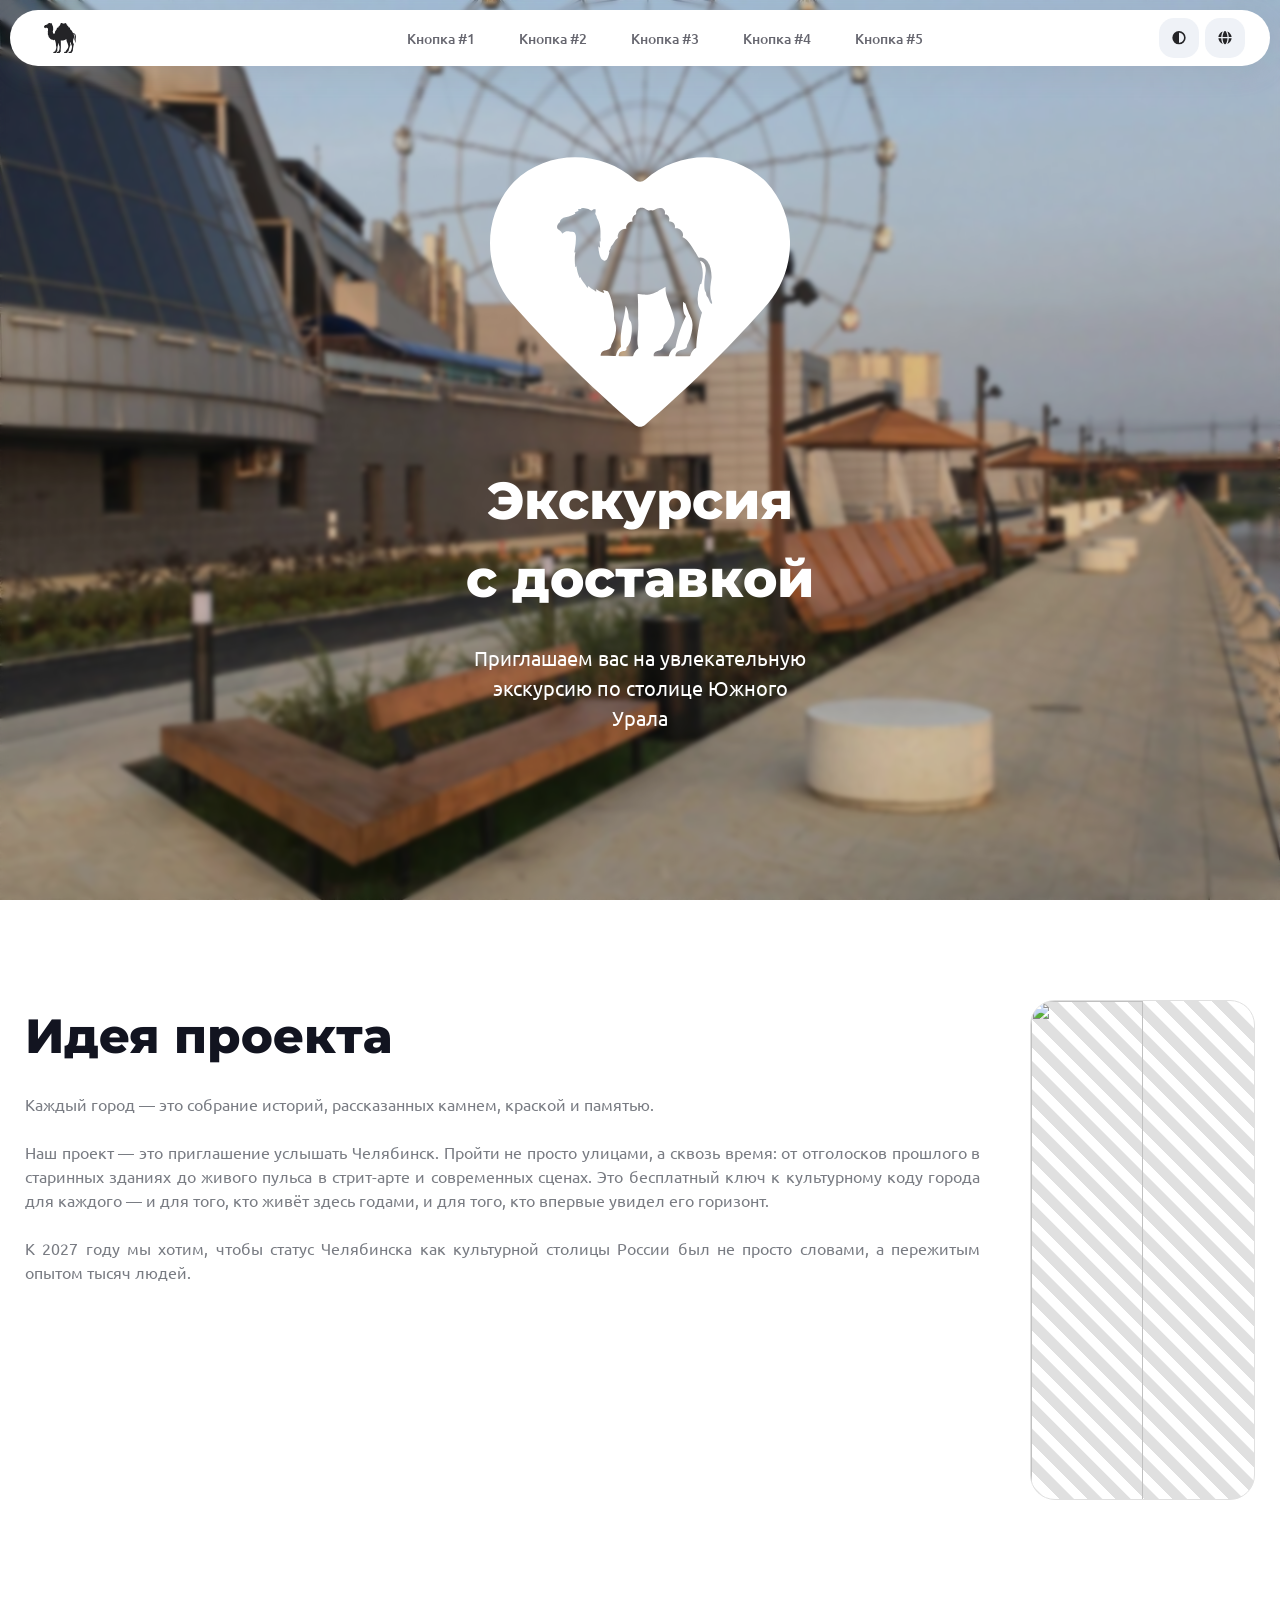
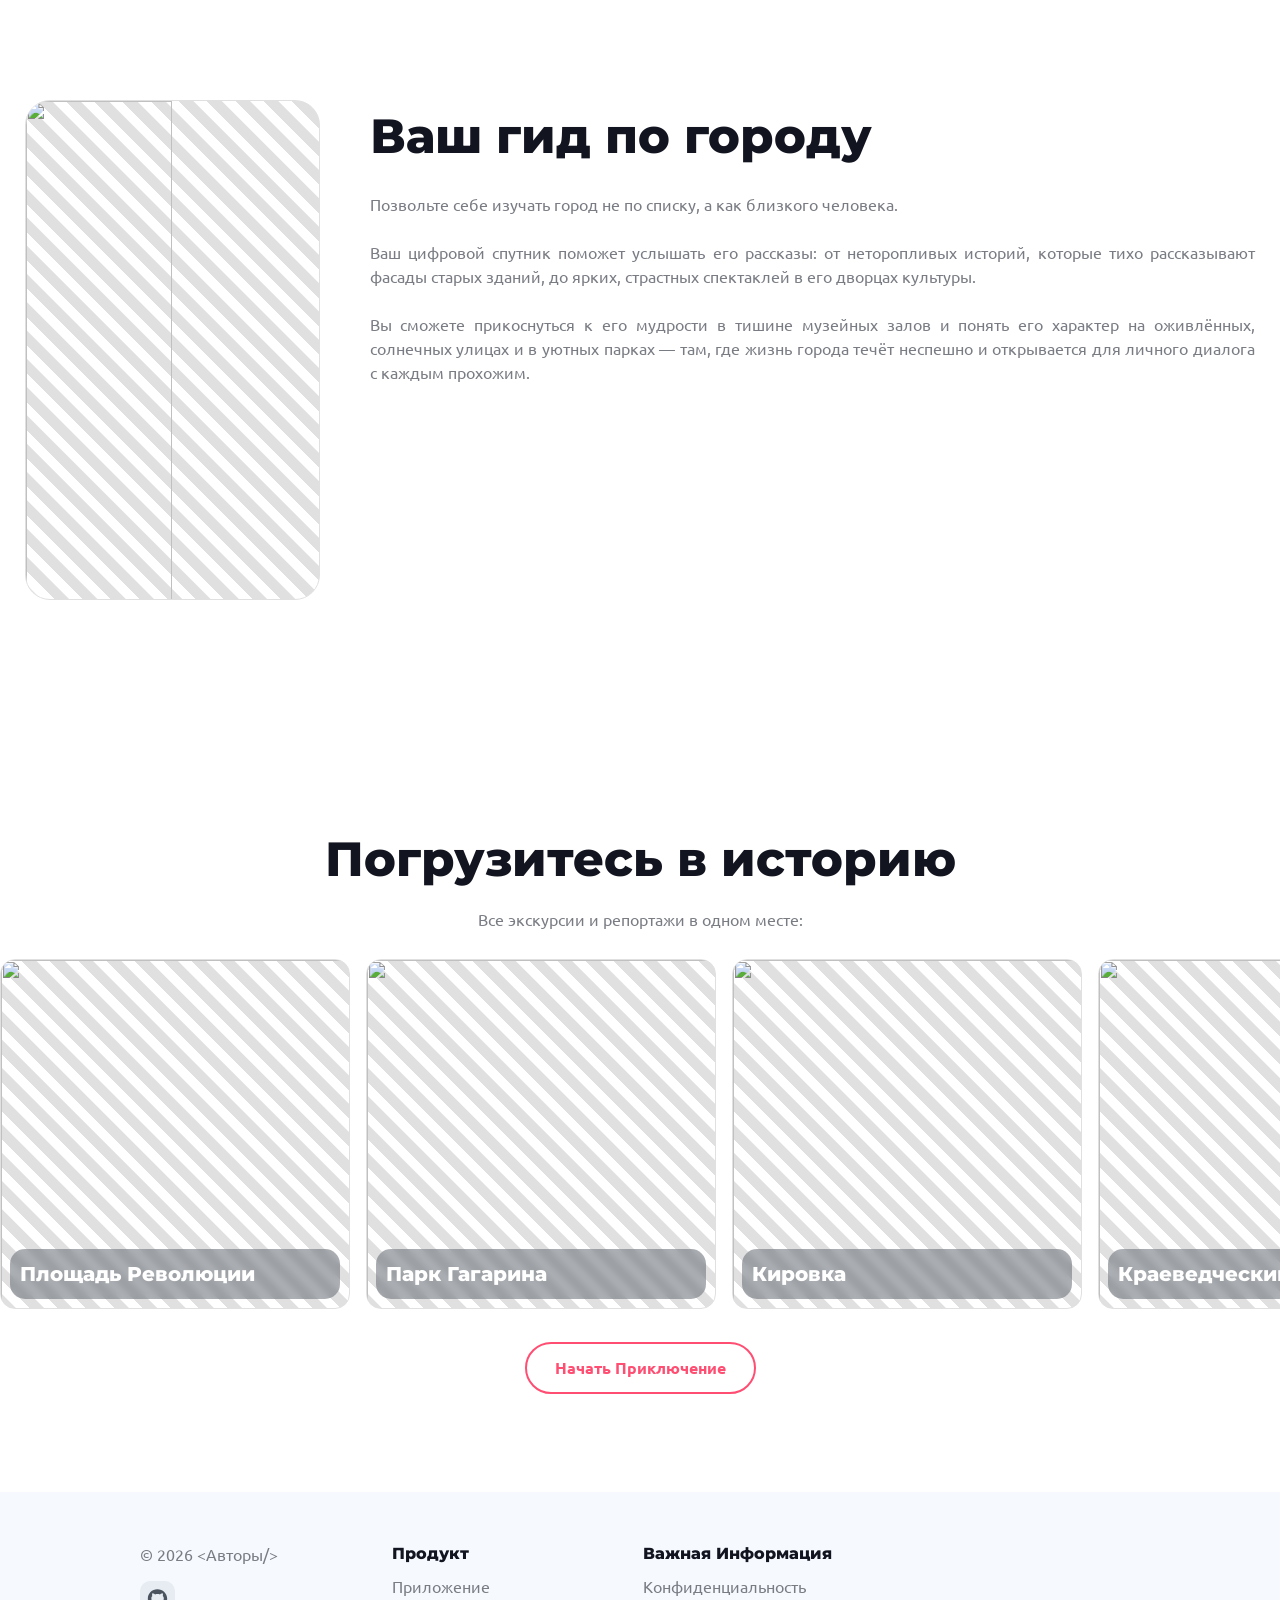
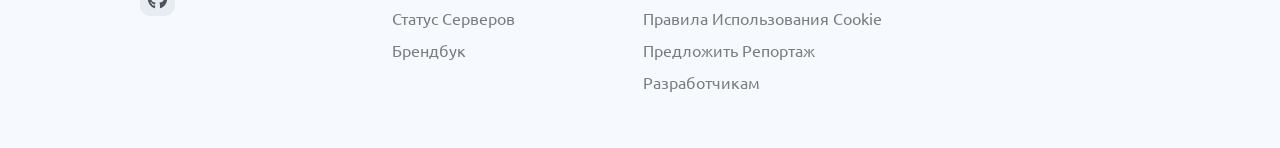
==== index.html @ 4db5a26a "update" ====
<!doctype html>
<html lang="ru">
  <head>
    <meta charset="UTF-8" />
    <link rel="icon" type="image/svg+xml" href="/assets/logotype-D0SKPZKO.svg" />
    <meta name="viewport" content="width=device-width, initial-scale=1.0" />
    <!-- Fonts -->
    <link rel="preconnect" href="https://fonts.googleapis.com">
    <link rel="preconnect" href="https://fonts.gstatic.com" crossorigin>
    <link href="https://fonts.googleapis.com/css2?family=Montserrat:ital,wght@0,100..900;1,100..900&display=swap" rel="stylesheet">
    <link href="https://fonts.googleapis.com/css2?family=Ubuntu:ital,wght@0,300;0,400;0,500;0,700;1,300;1,400;1,500;1,700&display=swap" rel="stylesheet">
    <!-- ----- -->
    <title>Экскурсия с Доставкой: Челябинск</title>
    <script type="module" crossorigin src="/assets/index-BfUDZ_Pe.js"></script>
    <link rel="stylesheet" crossorigin href="/assets/index-CKRVxFEL.css">
  </head>
  <body>
    <div id="root"></div>
  </body>
</html>
---- assets/index-CKRVxFEL.css ----
:root{--background: #FFF;--backgroubd-alt: #F5F5F7;--primary-color: #ff4e72;--primary-color-light: #ff6483;--primary-color-dark: #e33659;--size-title: 14px;--size-subtitle: 14px;--color-title: #121420;--color-subtitle: #797c83;--image-empty-line-1:#e0e0e0;--image-empty-line-2:#ffffff}:root[theme=dark]{--background: #222831;--background-alt: #393E46;--color-title: #f7f8fe;--color-subtitle: #d2d5e4;--image-empty-line-1:#393E46;--image-empty-line-2:#606670}*{scroll-behavior:smooth;transition:.15s;padding:0;margin:0;box-sizing:border-box;font-family:Ubuntu,sans-serif;line-height:1.5;font-variant:normal}body{background-color:var(--background)}h1,h2,h3,h4{font-family:Montserrat,sans-serif;font-weight:800}main.app{display:flex;justify-content:center;align-items:center}main.app .container{width:1000px}#anim-element{transition:1s;transform:translateY(25px);opacity:0}#anim-element.anim-visible{opacity:1;transform:translateY(0)}p#anim-element.anim-left{transition:1.25s;transform:translate(-25px);opacity:0}p#anim-element.anim-left.anim-visible{opacity:1;transform:translateY(0)}p#anim-element.anim-right{transition:1.25s;transform:translate(25px);opacity:0}p#anim-element.anim-right.anim-visible{opacity:1;transform:translateY(0)}img#anim-element.img-right{transition:.75s;opacity:0}img#anim-element.img-right.anim-visible{transform:translateZ(0);opacity:1}img#anim-element.img-left{transition:.75s;opacity:0}img#anim-element.img-left.anim-visible{transform:translateZ(0);opacity:1}:root{--navmenu-background: #FFFFFF;--navmenu-text-hover: #242427;--navmenu-text: #66666f;--navmenu-button-radius: 10px;--navmenu-button-padding: 10px 16px;--navmenu-font-size: 14px;--navmenu-button-hover: #eff2f7;--navmenu-button-background-hover-cmd: ;--navmenu-button-text-hover-cmd: ;--navmenu-button-background-active-cmd: ;--navmenu-button-text-active-cmd: ;--navmenu-droplist-background: #fff;--navmenu-droplist-border: #e1e5ed}:root[theme=dark]{--navmenu-background: #393E46;--navmenu-text-hover: #efeff6;--navmenu-text: #cbcbd6;--navmenu-button-radius: 10px;--navmenu-button-padding: 10px 16px;--navmenu-font-size: 14px;--navmenu-button-hover: #575d67;--navmenu-droplist-background: #393E46;--navmenu-droplist-border: #1d2025}header#navmenu{position:fixed;display:flex;justify-content:space-between;align-items:center;padding:3px 25px;background-color:var(--navmenu-background);z-index:5;border-radius:50px;margin:10px;width:calc(100% - 20px);box-shadow:#959da533 0 8px 24px}header#navmenu a.logotype{z-index:2}header#navmenu a.logotype span{display:flex;justify-content:flex-start;align-items:center;width:50px;height:50px}header#navmenu a.logotype span img{width:300px;height:30px}header#navmenu nav.navmenu{display:flex;justify-content:center;align-items:center;position:absolute;gap:12px;width:100%}header#navmenu nav.navmenu a{margin:6px 0;font-weight:500;text-decoration:none;border-radius:var(--navmenu-button-radius);padding:var(--navmenu-button-padding);font-size:var(--navmenu-font-size);color:var(--navmenu-text)}header#navmenu nav.navmenu a:hover{color:var(--navmenu-text-hover);background-color:var(--navmenu-button-hover)}header#navmenu nav.commands{z-index:2;display:flex;justify-content:center;align-items:center;gap:6px}header#navmenu nav.commands .mobile-menu{display:none}header#navmenu nav.commands button.mobile-open{display:none;margin-left:12px}header#navmenu nav.commands button{display:flex;justify-content:center;align-items:center;padding:12px;border:0;border-radius:15px;outline:none;cursor:pointer;color:var(--navmenu-text-hover);background-color:var(--navmenu-button-hover)}header#navmenu nav.commands button span{display:flex;justify-content:center;align-items:center;width:16px;height:16px}header#navmenu nav.commands .dropdown .dropdown-content#invisible{opacity:0;transform:translateY(5px);visibility:hidden}header#navmenu nav.commands .dropdown .dropdown-content{display:flex;position:absolute;flex-direction:column;right:0;gap:6px;padding:6px;margin-top:6px;margin-right:12px;border-radius:10px;border:1px solid var(--navmenu-droplist-border);background-color:var(--navmenu-droplist-background);box-shadow:#959da533 0 8px 24px}header#navmenu nav.commands .dropdown .dropdown-content button{display:flex;justify-content:flex-start;gap:8px;border-radius:var(--navmenu-button-radius);padding:var(--navmenu-button-padding);font-size:var(--navmenu-font-size);color:var(--navmenu-text);background-color:transparent}header#navmenu nav.commands .dropdown .dropdown-content button span{display:flex;align-items:center;justify-content:center;width:25px}header#navmenu nav.commands .dropdown .dropdown-content button span img{width:100%}header#navmenu nav.commands .dropdown .dropdown-content button:hover{color:var(--navmenu-text-hover);background-color:var(--navmenu-button-hover)}#mobile-navmenu-container.invisible{-webkit-backdrop-filter:blur(0);backdrop-filter:blur(0);background-color:#14121000;visibility:hidden}#mobile-navmenu-container.invisible .mobile-navmenu{transform:translate(100%);opacity:0}#mobile-navmenu-container{transition:.25s;z-index:10;width:100vw;height:100vh;position:fixed;-webkit-backdrop-filter:blur(5.75px);backdrop-filter:blur(5.75px);background-color:#141210bf}#mobile-navmenu-container .mobile-navmenu{transition:.35s;width:50%;float:right;height:100vh;background-color:var(--navmenu-background);padding:0 35px;border-radius:50px 0 0 50px}#mobile-navmenu-container nav.mobile-header{display:flex;align-items:center;justify-content:space-between;margin:20px 0 0}#mobile-navmenu-container nav.mobile-header img{width:40px;height:100%;object-fit:cover}#mobile-navmenu-container nav.mobile-header button{display:flex;justify-content:center;align-items:center;height:40px;width:40px;cursor:pointer;border:1px;border-radius:15px;font-size:16px;background-color:var(--navmenu-button-hover);color:var(--navmenu-text-hover)}#mobile-navmenu-container nav.mobile-header button span{display:flex;justify-content:center;align-items:center}#mobile-navmenu-container .mobile-namvenu-content nav.mobile-navmenu-links{width:100%;height:100vh;display:flex;flex-wrap:wrap;padding:25px 0 100px}#mobile-navmenu-container .mobile-namvenu-content nav.mobile-navmenu-links .mobile-navmenu-link{width:100%}#mobile-navmenu-container .mobile-namvenu-content nav.mobile-navmenu-links .mobile-navmenu-footer{display:flex;width:100%;align-items:end;justify-content:flex-end;flex-direction:column;gap:6px}#mobile-navmenu-container .mobile-namvenu-content nav.mobile-navmenu-links .mobile-navmenu-footer button{border:0;width:100%;font-size:18px;font-weight:700;border-radius:50px;padding:15px 25px;background-color:var(--primary-color);color:#fff;cursor:pointer}#mobile-navmenu-container .mobile-namvenu-content nav.mobile-navmenu-links .mobile-navmenu-footer button:hover{background-color:var(--primary-color-light)}#mobile-navmenu-container .mobile-namvenu-content nav.mobile-navmenu-links .mobile-navmenu-footer button:active{background-color:var(--primary-color-dark)}#mobile-navmenu-container .mobile-namvenu-content nav.mobile-navmenu-links a{width:100%;text-decoration:none;background-color:var(--navmenu-button-hover);border-bottom:1px solid var(--navmenu-background);color:var(--navmenu-text-hover);padding:15px 25px;display:flex;justify-content:flex-start;align-items:center;gap:12px;font-size:18px}#mobile-navmenu-container .mobile-namvenu-content nav.mobile-navmenu-links a span{display:flex;justify-content:center;align-items:center;background-color:#f3f3f6;border:1px solid #383d45;color:#383d45;border-radius:5px;width:25px;height:25px}#mobile-navmenu-container .mobile-namvenu-content nav.mobile-navmenu-links a:first-child:last-child{border-radius:15px}#mobile-navmenu-container .mobile-namvenu-content nav.mobile-navmenu-links a:first-child{border-radius:15px 15px 0 0}#mobile-navmenu-container .mobile-namvenu-content nav.mobile-navmenu-links a:not(:first-child):not(:last-child){border-radius:0}#mobile-navmenu-container .mobile-namvenu-content nav.mobile-navmenu-links a:last-child{border-radius:0 0 15px 15px}@media(max-width:825px){header#navmenu nav.navmenu{display:none}header#navmenu nav.commands button.mobile-menu{display:flex}.mobile-navmenu-container{display:block}}@media(max-width:675px){#mobile-navmenu-container .mobile-navmenu{width:60%}}@media(max-width:600px){#mobile-navmenu-container .mobile-navmenu{width:75%}}@media(max-width:499px){#mobile-navmenu-container.invisible{background-color:#14121000;visibility:hidden}#mobile-navmenu-container.invisible .mobile-navmenu{transform:translate(100%);opacity:1}#mobile-navmenu-container{-webkit-backdrop-filter:blur(0);backdrop-filter:blur(0)}#mobile-navmenu-container .mobile-navmenu{width:100%;border-radius:0}}section.intro{height:100vh;display:flex;align-items:center;position:relative;overflow:hidden;z-index:-1}section.intro img{z-index:-1;position:absolute;width:100%;height:100%;object-fit:cover}section.intro .info{display:flex;align-items:center;justify-content:center;flex-direction:column;position:relative;width:100%;height:100%;z-index:1}section.intro .info .logotype{width:300px;height:300px;margin-bottom:1.25em}section.intro .info .logotype img{width:300px;height:300px;object-fit:contain}section.intro .info h1{font-size:3.25em;color:#fff;text-align:center}section.intro .info p{font-size:1.25em;color:#fff;width:475px;padding:1.25em 0;width:350px;text-align:center}section.intro:before{content:"";position:absolute;inset:0;z-index:0;animation-name:intro-background;animation-duration:1.25s;background:#00000026;-webkit-backdrop-filter:blur(2.5px);backdrop-filter:blur(2.5px)}@keyframes intro-background{0%{background:#0000;-webkit-backdrop-filter:blur(0px);backdrop-filter:blur(0px)}to{background:#00000026;-webkit-backdrop-filter:blur(2.5px);backdrop-filter:blur(2.5px)}}@media(max-width:750px){section.intro .info{z-index:1}section.intro .info .logotype{width:200px;height:200px}section.intro .info .logotype img{width:200px;height:200px}section.intro .info h1{font-size:2.75em}section.intro .info p{font-size:18px}}section#about{display:flex;justify-content:center;align-items:center}section#about .container{height:100%;width:1300px;padding:100px 25px;display:grid;gap:50px;display:flex;justify-content:space-between}section#about .container .info{perspective:100px}section#about .container .info h1{color:var(--color-title);font-size:3em}section#about .container .info p{color:var(--color-subtitle);text-align:justify;padding:1.25em 0}section#about .container img{background-image:repeating-linear-gradient(45deg,var(--image-empty-line-1),var(--image-empty-line-1) 10px,var(--image-empty-line-2) 11px,var(--image-empty-line-2) 20px);border:1px solid var(--image-empty-line-1);border-radius:25px;height:500px;width:50%;object-fit:cover}@media(max-width:850px){section#about .container{display:flex;flex-direction:column;gap:10px}section#about .container .info h1{font-size:46px}section#about .container .info p{font-size:16px}section#about .container img{background-image:repeating-linear-gradient(45deg,var(--image-empty-line-1),var(--image-empty-line-1) 10px,var(--image-empty-line-2) 11px,var(--image-empty-line-2) 20px);border:1px solid var(--image-empty-line-1);border-radius:25px;width:100%;height:300px}}@media(max-width:500px){section#about .container{display:flex;flex-direction:column;gap:10px}section#about .container .info h1{text-align:center;font-size:34px}section#about .container .info p{font-size:15px}section#about .container img{background-image:repeating-linear-gradient(45deg,var(--image-empty-line-1),var(--image-empty-line-1) 10px,var(--image-empty-line-2) 11px,var(--image-empty-line-2) 20px);border:1px solid var(--image-empty-line-1);border-radius:25px;width:100%;height:300px}}section#tour{display:flex;justify-content:center;align-items:center}section#tour .container{height:100%;width:1300px;padding:100px 25px;display:grid;gap:50px;perspective:100px;display:flex;justify-content:space-between}section#tour .container .info{perspective:100px}section#tour .container .info h1{color:var(--color-title);font-size:3em}section#tour .container .info p{color:var(--color-subtitle);text-align:justify;padding:1.25em 0}section#tour .container img{background-image:repeating-linear-gradient(45deg,var(--image-empty-line-1),var(--image-empty-line-1) 10px,var(--image-empty-line-2) 11px,var(--image-empty-line-2) 20px);border:1px solid var(--image-empty-line-1);border-radius:25px;height:500px;width:50%;object-fit:cover}@media(max-width:825px){section#tour .container{display:flex;flex-wrap:wrap;flex-direction:column-reverse}section#tour .container .info h1{font-size:46px}section#tour .container .info p{font-size:16px}section#tour .container img{background-image:repeating-linear-gradient(45deg,var(--image-empty-line-1),var(--image-empty-line-1) 10px,var(--image-empty-line-2) 11px,var(--image-empty-line-2) 20px);border:1px solid var(--image-empty-line-1);border-radius:25px;height:300px;width:100%}}@media(max-width:500px){section#tour .container{display:flex;flex-wrap:wrap;flex-direction:column-reverse}section#tour .container .info h1{text-align:center;font-size:34px}section#tour .container .info p{font-size:15px}}section#start{display:flex;justify-content:center;align-items:center;flex-direction:column;z-index:-1;padding:3.25cm 0 2.5cm}section#start img.background{z-index:-2;position:absolute;width:100%;height:100%;object-fit:cover}section#start h1{color:var(--color-title);font-size:3em;text-align:center}section#start p{color:var(--color-subtitle);padding:.75em 0 0}section#start a{outline:0;border:0;margin:.25em 0;border-radius:50px;padding:12px 28px;font-size:16px;text-transform:capitalize;cursor:pointer;color:var(--primary-color);background-color:transparent;border:2px solid var(--primary-color);text-decoration:none;font-weight:700}section#start a:hover{color:#fff;background-color:var(--primary-color)}section#start a:active{transform:translateZ(-10px);background-color:var(--primary-color-dark);border-color:var(--primary-color-dark)}section#start .places-container{margin:.75cm 0;overflow-x:hidden;width:100%}section#start .places-container .places{display:flex;gap:16px;animation:slider;animation-duration:60s;animation-timing-function:linear;animation-iteration-count:infinite;animation-play-state:running;perspective:50px}section#start .places-container article{cursor:pointer;display:flex;width:350px;height:350px;flex-shrink:0;position:relative}section#start .places-container article img{border-radius:15px;width:350px;height:350px;object-fit:cover;position:absolute;background-image:repeating-linear-gradient(45deg,var(--image-empty-line-1),var(--image-empty-line-1) 10px,var(--image-empty-line-2) 11px,var(--image-empty-line-2) 20px);border:1px solid var(--image-empty-line-1)}section#start .places-container article .info{bottom:10px;left:10px;width:calc(100% - 20px);background-color:#333d4766;-webkit-backdrop-filter:blur(3.75px);backdrop-filter:blur(3.75px);z-index:1;color:#fff;border-radius:15px;padding:10px;z-index:10;align-self:flex-end;position:absolute}section#start .places-container article .info h2{color:#fff;font-size:20px}section#start .places-container article .info p{color:#f7faff}@keyframes slider{0%{transform:translate(0)}to{transform:translate(-100%)}}@media(max-width:825px){section#start .places-container article{height:300px;width:300px}section#start .places-container article img{height:300px;width:300px}section#start .places-container article .info h2{font-size:20px}section#start .places-container article .info p{font-size:16px}}@media(max-width:500px){section#start h1{font-size:34px}section#start p{font-size:15px}section#start .places-container article{height:200px;width:250px}section#start .places-container article img{height:200px;width:250px}section#start .places-container article .info h2{font-size:18px}section#start .places-container article .info p{display:none}}:root{--footer-background: #f6faff;--footer-media-background: #e6ecf2;--footer-media-background-hover: #f1f6fb;--footer-media-color: #4a535e}:root[theme=dark]{--footer-background: #151a20;--footer-media-background: #393E46;--footer-media-background-hover: #f1f6fb;--footer-media-color: #c7d0db}.footer-container{display:flex;justify-content:center;align-items:center;background-color:var(--footer-background);text-transform:capitalize}.footer-container footer{width:1000px;margin:50px 0;display:grid;grid-template-columns:repeat(auto-fill,minmax(200px,1fr));gap:6px}.footer-container footer .info p{color:var(--color-subtitle)}.footer-container footer .info .media{display:flex;flex-wrap:wrap;margin-top:15px;gap:4px}.footer-container footer .info .media a{font-size:20px;border:1px solid transparent;background-color:var(--footer-media-background);color:var(--footer-media-color);display:flex;justify-content:center;align-items:center;width:35px;height:35px;border-radius:10px}.footer-container footer .info .media a:hover{border-color:var(--footer-media-background);background-color:var(--footer-media-background-hover)}.footer-container footer .info .media a:hover#vk{color:#07f}.footer-container footer .info .media a:hover#telegram{color:#24a1de}.footer-container footer .info .media a:hover#github{color:#000}.footer-container footer .info .media a:hover#ok{color:#ee8208}.footer-container footer .info .media a:hover#tiktok{color:#000}.footer-container footer .info .media a:hover#youtube{color:red}.footer-container footer .info .media a:hover#bluesky{color:#228dff}.footer-container footer .category h2{font-size:16px;padding:0 0 4px;color:var(--color-title)}.footer-container footer .category .content{display:flex;flex-direction:column;font-size:16px}.footer-container footer .category .content li{list-style:none;margin:4px 0}.footer-container footer .category .content li a{transition:0s;color:var(--color-subtitle);text-decoration:none}.footer-container footer .category .content li a:hover{text-decoration:underline;color:var(--primary-color)}@media(max-width:1050px){.footer-container footer{width:750px}}@media(max-width:850px){.footer-container footer{width:500px}}@media(max-width:550px){.footer-container footer{width:100vw;padding:0 50px;display:flex;flex-direction:column;gap:25px}.footer-container footer .info{display:flex;justify-content:center;align-items:center;flex-direction:column}}
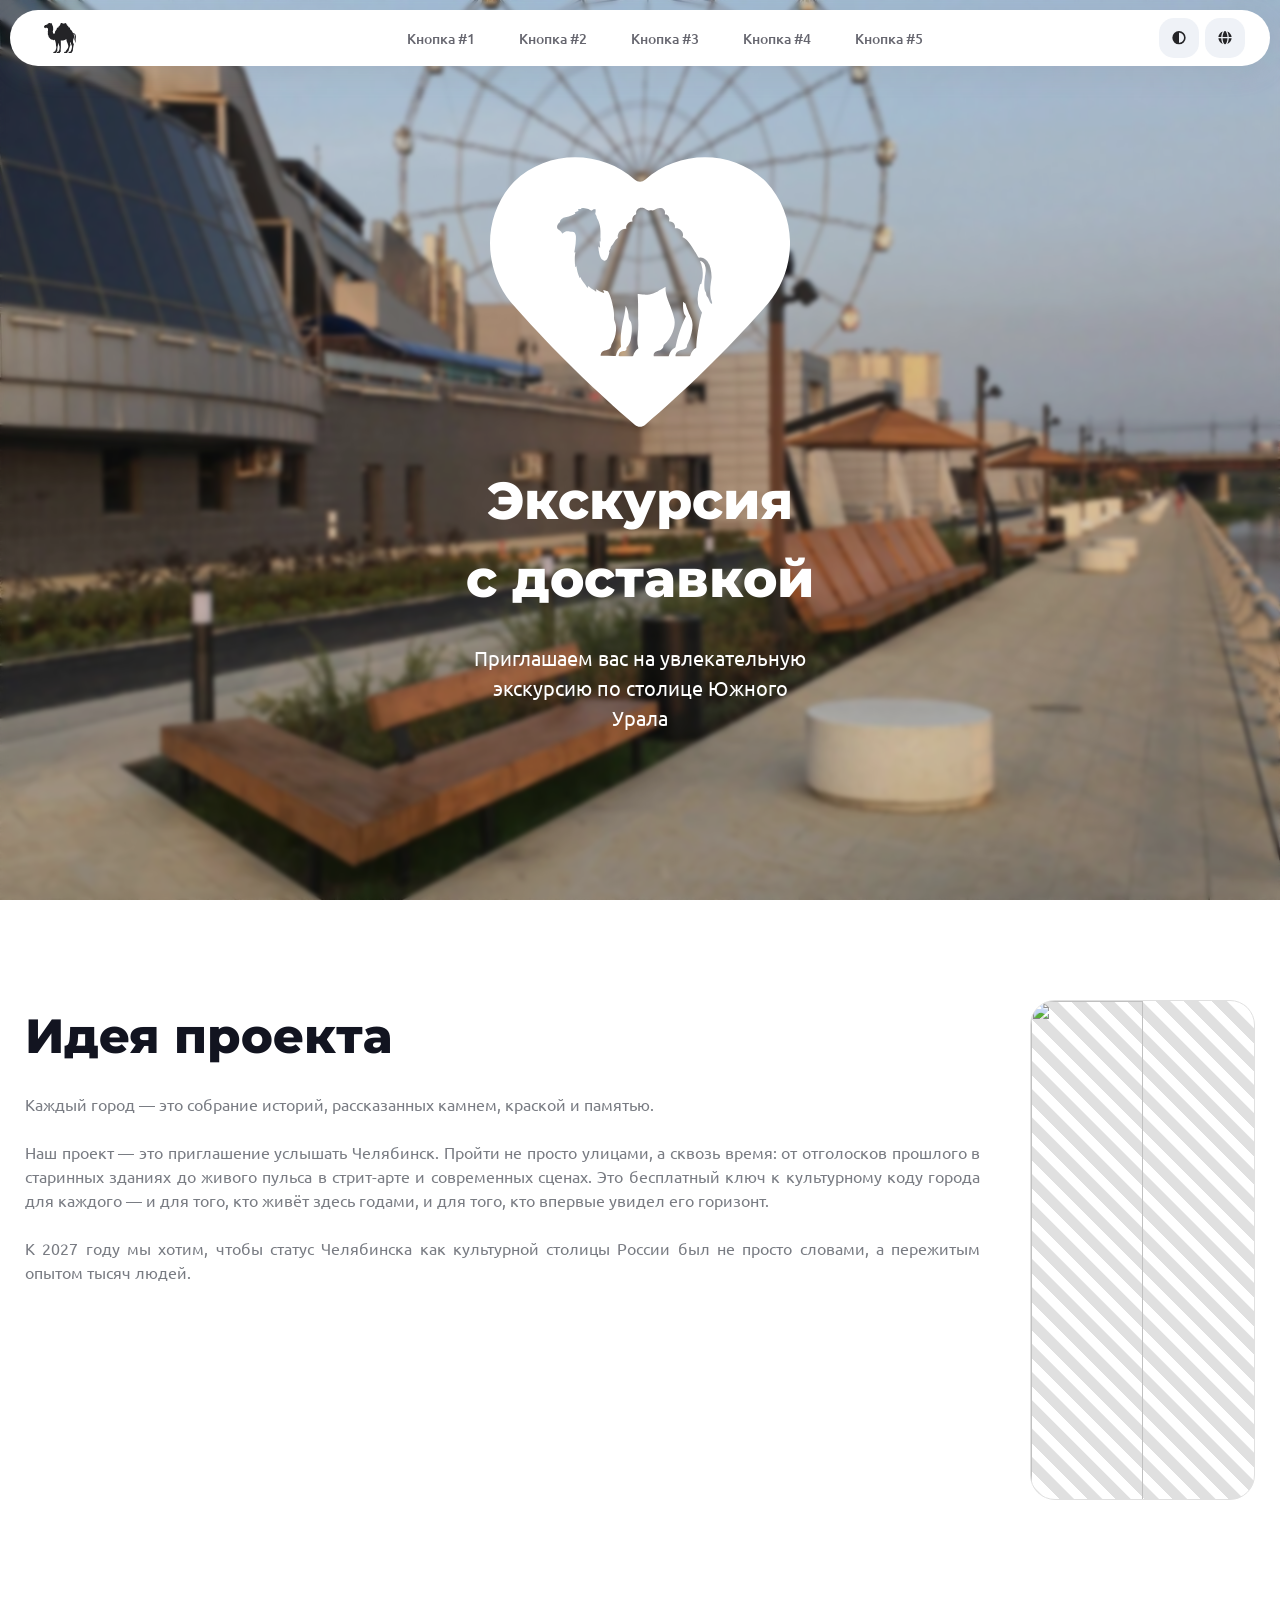
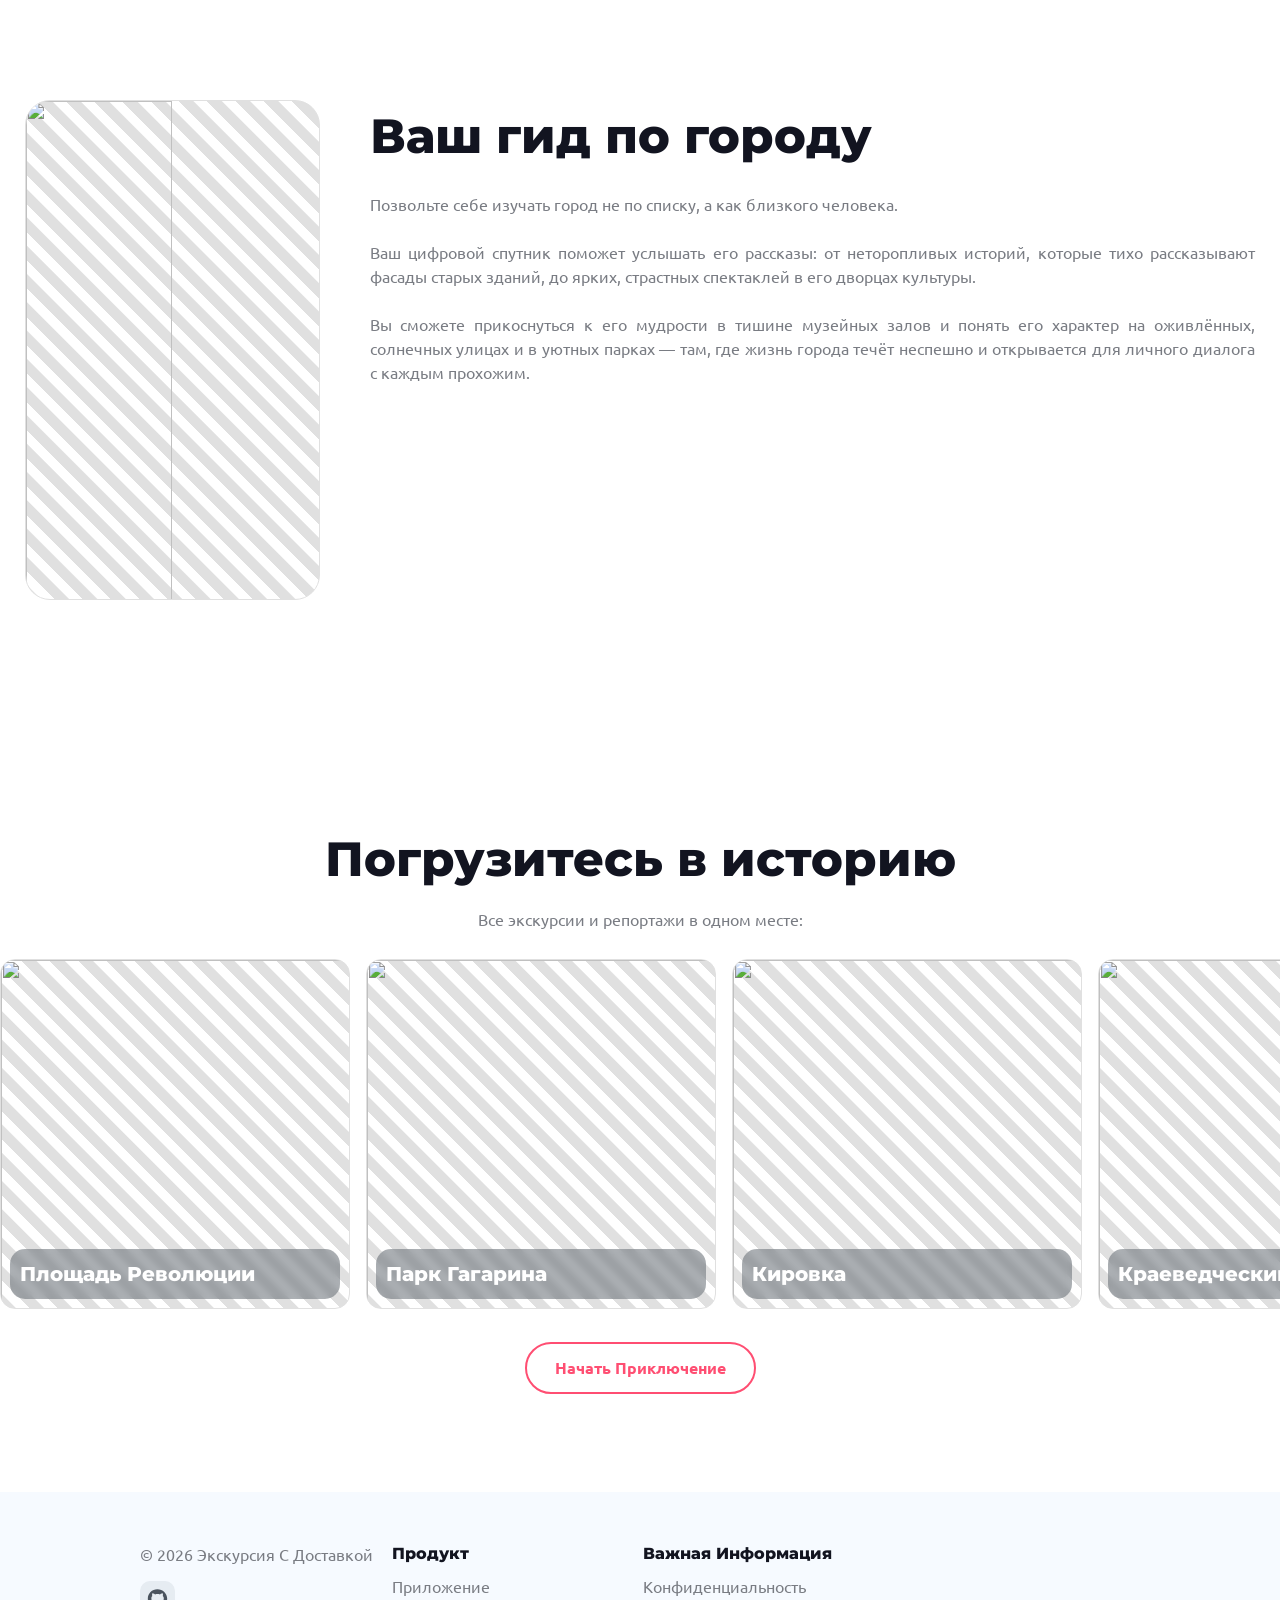
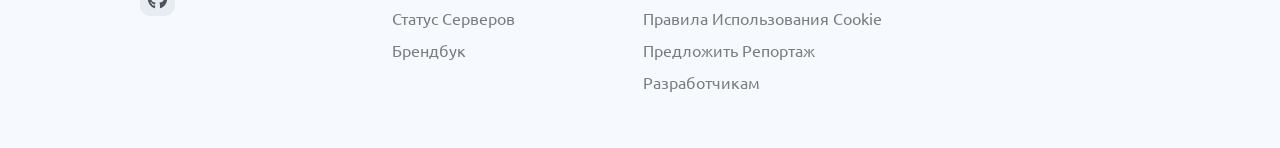
==== commit d66dea18: "hot update" ====
--- a/index.html
+++ b/index.html
@@ -11,7 +11,7 @@
     <link href="https://fonts.googleapis.com/css2?family=Ubuntu:ital,wght@0,300;0,400;0,500;0,700;1,300;1,400;1,500;1,700&display=swap" rel="stylesheet">
     <!-- ----- -->
     <title>Экскурсия с Доставкой: Челябинск</title>
-    <script type="module" crossorigin src="/assets/index-BfUDZ_Pe.js"></script>
+    <script type="module" crossorigin src="/assets/index-H4QZSyPQ.js"></script>
     <link rel="stylesheet" crossorigin href="/assets/index-CKRVxFEL.css">
   </head>
   <body>
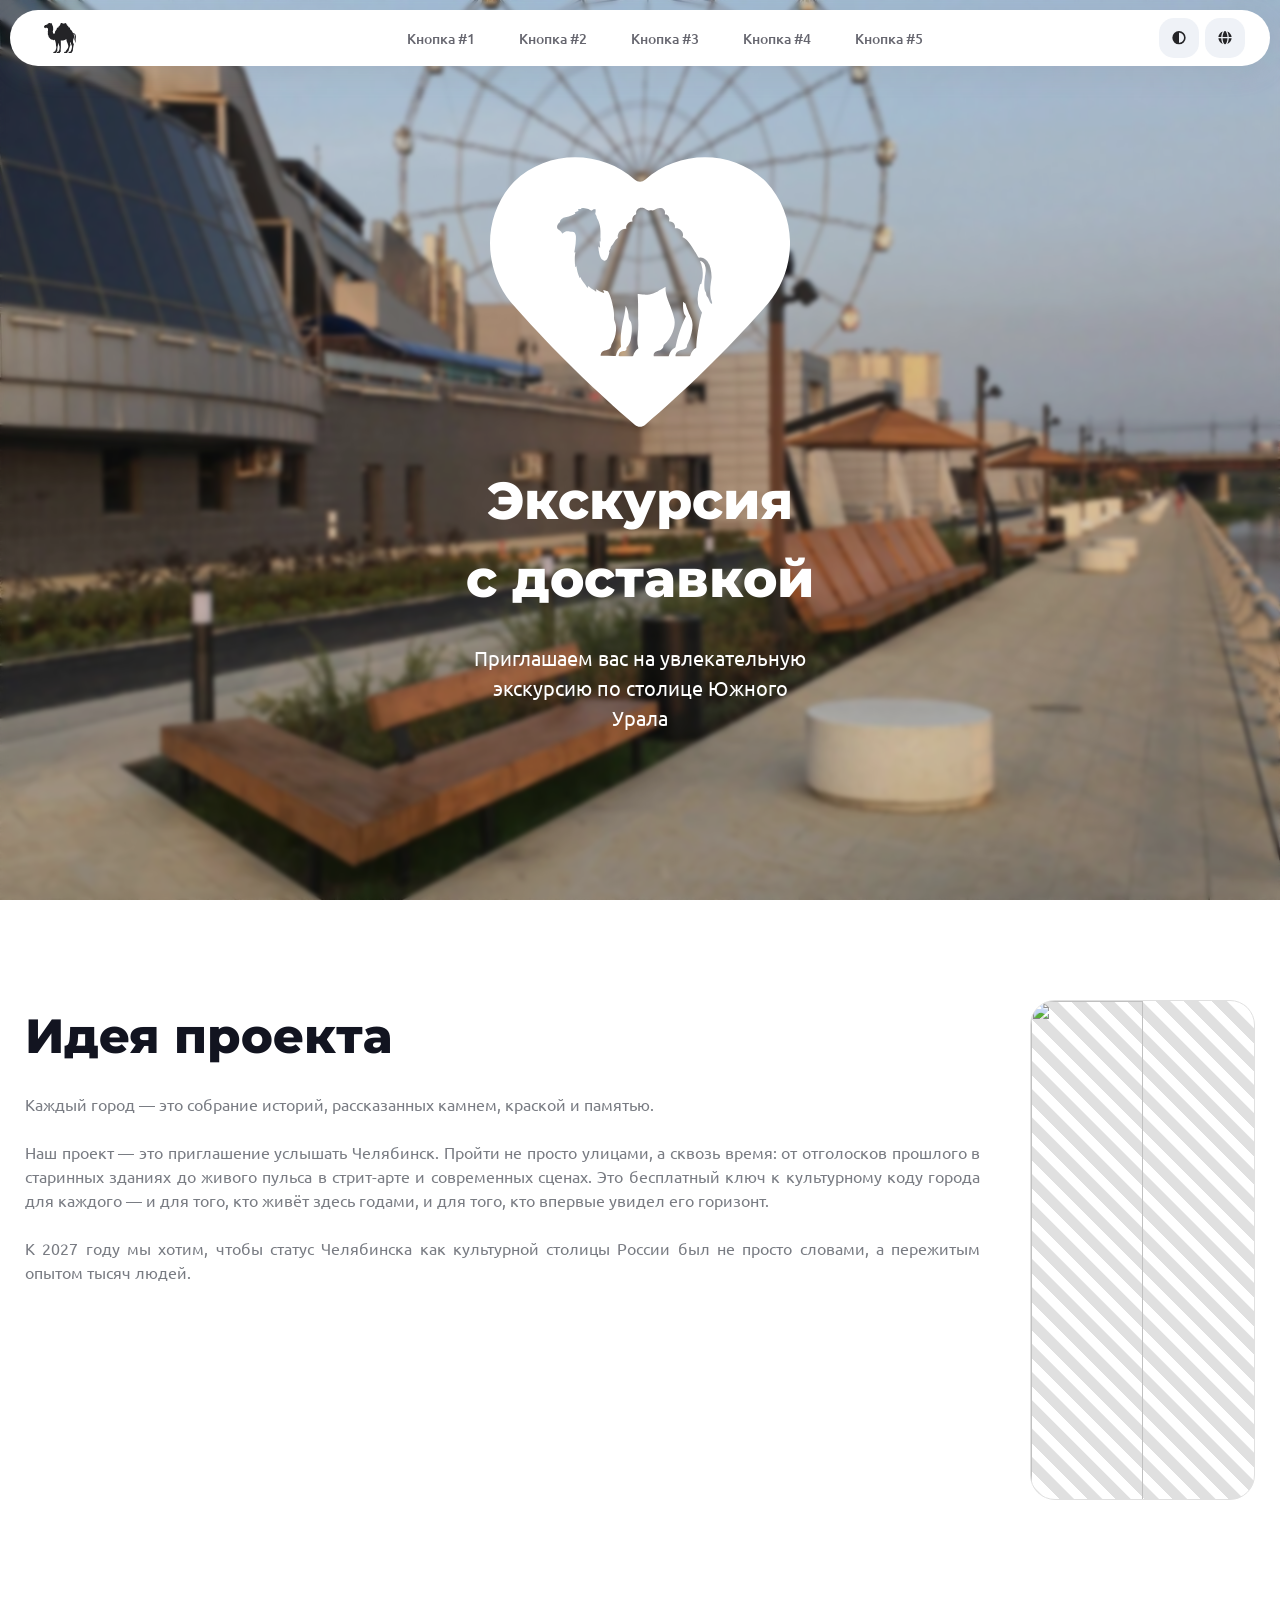
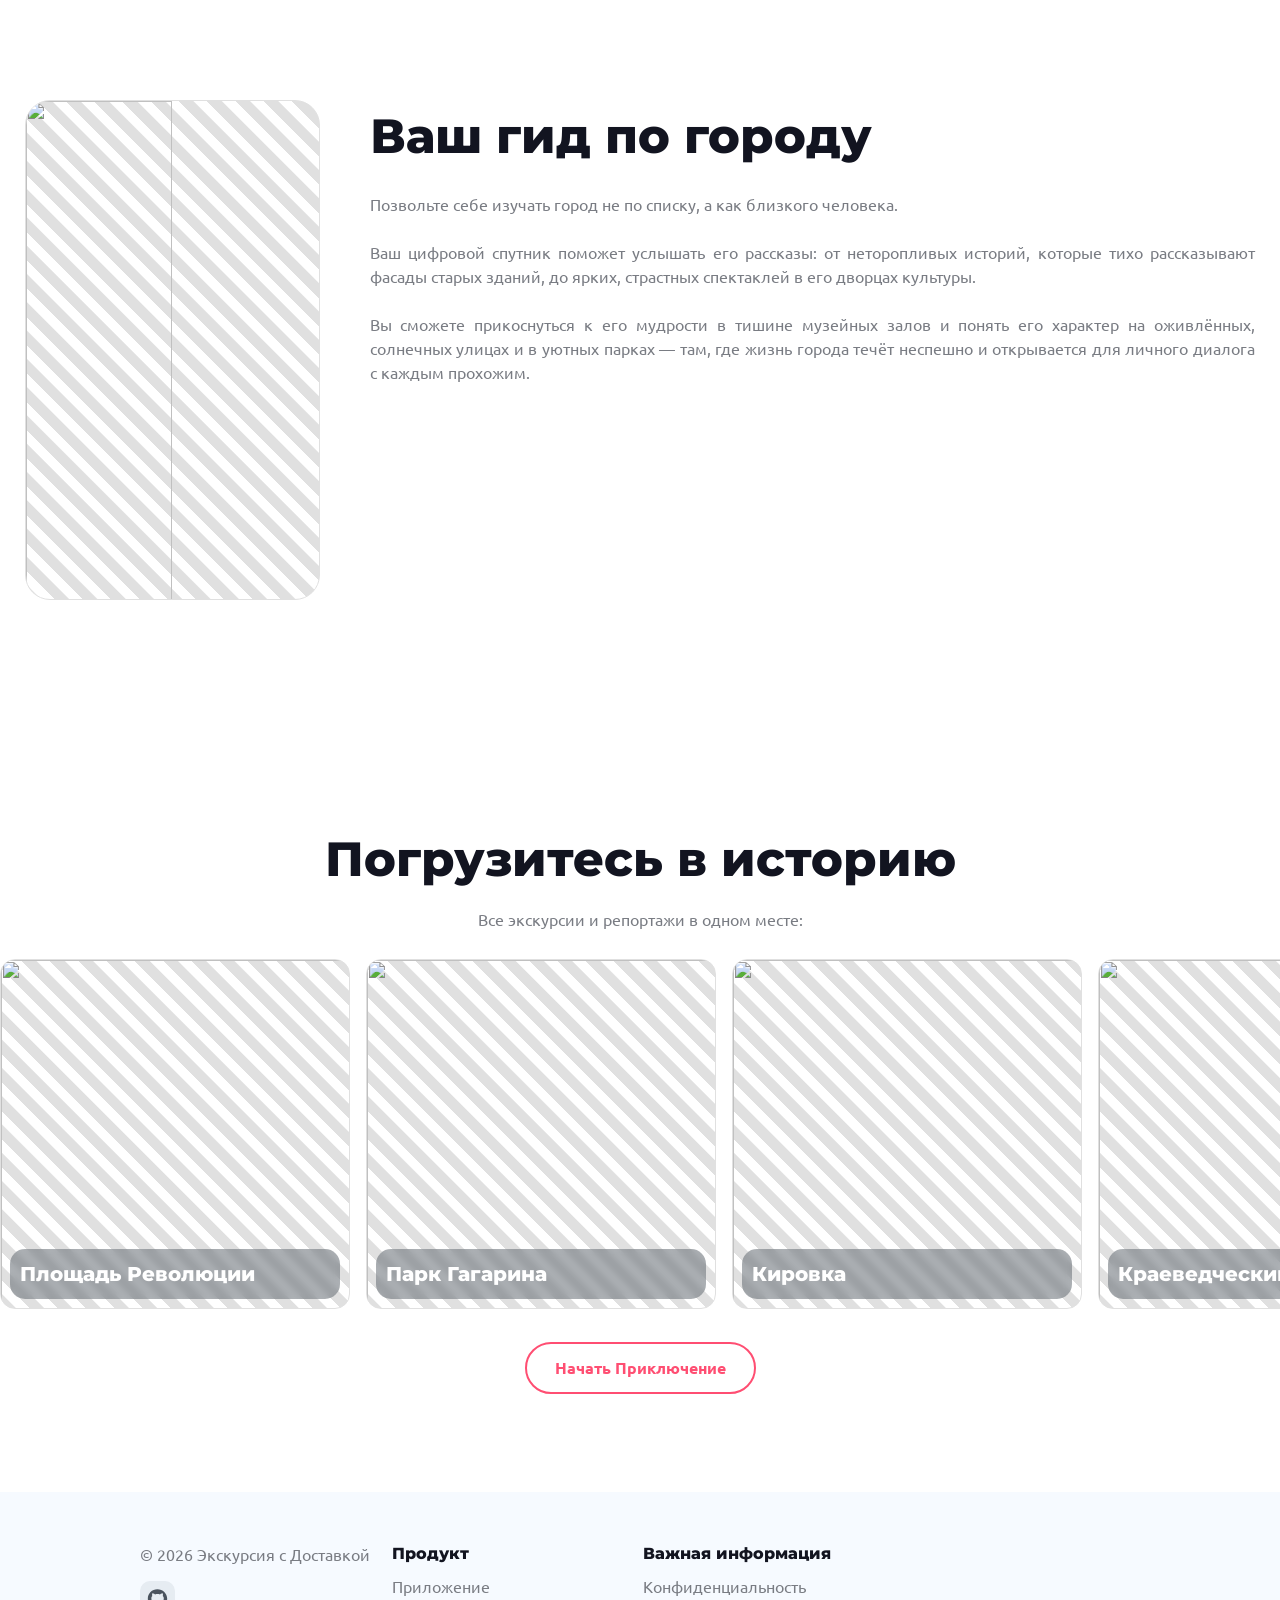
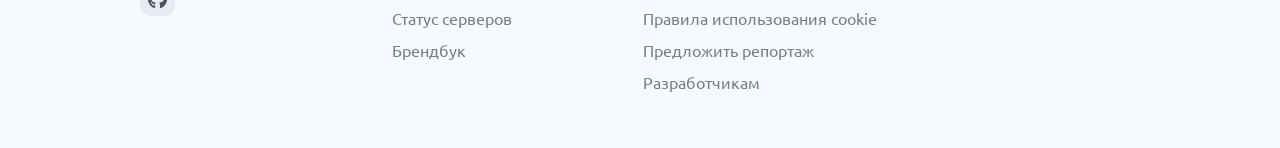
==== commit bd67ce17: "hotfix" ====
--- a/index.html
+++ b/index.html
@@ -11,8 +11,8 @@
     <link href="https://fonts.googleapis.com/css2?family=Ubuntu:ital,wght@0,300;0,400;0,500;0,700;1,300;1,400;1,500;1,700&display=swap" rel="stylesheet">
     <!-- ----- -->
     <title>Экскурсия с Доставкой: Челябинск</title>
-    <script type="module" crossorigin src="/assets/index-H4QZSyPQ.js"></script>
-    <link rel="stylesheet" crossorigin href="/assets/index-CKRVxFEL.css">
+    <script type="module" crossorigin src="/assets/index-DFdLWMSY.js"></script>
+    <link rel="stylesheet" crossorigin href="/assets/index-BaO7FuNF.css">
   </head>
   <body>
     <div id="root"></div>
--- a/assets/index-BaO7FuNF.css
+++ b/assets/index-BaO7FuNF.css
@@ -0,0 +1 @@
+:root{--background: #FFF;--backgroubd-alt: #F5F5F7;--primary-color: #ff4e72;--primary-color-light: #ff6483;--primary-color-dark: #e33659;--size-title: 14px;--size-subtitle: 14px;--color-title: #121420;--color-subtitle: #797c83;--image-empty-line-1:#e0e0e0;--image-empty-line-2:#ffffff}:root[theme=dark]{--background: #222831;--background-alt: #393E46;--color-title: #f7f8fe;--color-subtitle: #d2d5e4;--image-empty-line-1:#393E46;--image-empty-line-2:#606670}*{scroll-behavior:smooth;transition:.15s;padding:0;margin:0;box-sizing:border-box;font-family:Ubuntu,sans-serif;line-height:1.5;font-variant:normal}body{background-color:var(--background)}h1,h2,h3,h4{font-family:Montserrat,sans-serif;font-weight:800}main.app{display:flex;justify-content:center;align-items:center}main.app .container{width:1000px}#anim-element{transition:1s;transform:translateY(25px);opacity:0}#anim-element.anim-visible{opacity:1;transform:translateY(0)}p#anim-element.anim-left{transition:1.25s;transform:translate(-25px);opacity:0}p#anim-element.anim-left.anim-visible{opacity:1;transform:translateY(0)}p#anim-element.anim-right{transition:1.25s;transform:translate(25px);opacity:0}p#anim-element.anim-right.anim-visible{opacity:1;transform:translateY(0)}img#anim-element.img-right{transition:.75s;opacity:0}img#anim-element.img-right.anim-visible{transform:translateZ(0);opacity:1}img#anim-element.img-left{transition:.75s;opacity:0}img#anim-element.img-left.anim-visible{transform:translateZ(0);opacity:1}:root{--navmenu-background: #FFFFFF;--navmenu-text-hover: #242427;--navmenu-text: #66666f;--navmenu-button-radius: 10px;--navmenu-button-padding: 10px 16px;--navmenu-font-size: 14px;--navmenu-button-hover: #eff2f7;--navmenu-button-background-hover-cmd: ;--navmenu-button-text-hover-cmd: ;--navmenu-button-background-active-cmd: ;--navmenu-button-text-active-cmd: ;--navmenu-droplist-background: #fff;--navmenu-droplist-border: #e1e5ed}:root[theme=dark]{--navmenu-background: #393E46;--navmenu-text-hover: #efeff6;--navmenu-text: #cbcbd6;--navmenu-button-radius: 10px;--navmenu-button-padding: 10px 16px;--navmenu-font-size: 14px;--navmenu-button-hover: #575d67;--navmenu-droplist-background: #393E46;--navmenu-droplist-border: #1d2025}header#navmenu{position:fixed;display:flex;justify-content:space-between;align-items:center;padding:3px 25px;background-color:var(--navmenu-background);z-index:5;border-radius:50px;margin:10px;width:calc(100% - 20px);box-shadow:#959da533 0 8px 24px}header#navmenu a.logotype{z-index:2}header#navmenu a.logotype span{display:flex;justify-content:flex-start;align-items:center;width:50px;height:50px}header#navmenu a.logotype span img{width:300px;height:30px}header#navmenu nav.navmenu{display:flex;justify-content:center;align-items:center;position:absolute;gap:12px;width:100%}header#navmenu nav.navmenu a{margin:6px 0;font-weight:500;text-decoration:none;border-radius:var(--navmenu-button-radius);padding:var(--navmenu-button-padding);font-size:var(--navmenu-font-size);color:var(--navmenu-text)}header#navmenu nav.navmenu a:hover{color:var(--navmenu-text-hover);background-color:var(--navmenu-button-hover)}header#navmenu nav.commands{z-index:2;display:flex;justify-content:center;align-items:center;gap:6px}header#navmenu nav.commands .mobile-menu{display:none}header#navmenu nav.commands button.mobile-open{display:none;margin-left:12px}header#navmenu nav.commands button{display:flex;justify-content:center;align-items:center;padding:12px;border:0;border-radius:15px;outline:none;cursor:pointer;color:var(--navmenu-text-hover);background-color:var(--navmenu-button-hover)}header#navmenu nav.commands button span{display:flex;justify-content:center;align-items:center;width:16px;height:16px}header#navmenu nav.commands .dropdown .dropdown-content#invisible{opacity:0;transform:translateY(5px);visibility:hidden}header#navmenu nav.commands .dropdown .dropdown-content{display:flex;position:absolute;flex-direction:column;right:0;gap:6px;padding:6px;margin-top:6px;margin-right:12px;border-radius:10px;border:1px solid var(--navmenu-droplist-border);background-color:var(--navmenu-droplist-background);box-shadow:#959da533 0 8px 24px}header#navmenu nav.commands .dropdown .dropdown-content button{display:flex;justify-content:flex-start;gap:8px;border-radius:var(--navmenu-button-radius);padding:var(--navmenu-button-padding);font-size:var(--navmenu-font-size);color:var(--navmenu-text);background-color:transparent}header#navmenu nav.commands .dropdown .dropdown-content button span{display:flex;align-items:center;justify-content:center;width:25px}header#navmenu nav.commands .dropdown .dropdown-content button span img{width:100%}header#navmenu nav.commands .dropdown .dropdown-content button:hover{color:var(--navmenu-text-hover);background-color:var(--navmenu-button-hover)}#mobile-navmenu-container.invisible{-webkit-backdrop-filter:blur(0);backdrop-filter:blur(0);background-color:#14121000;visibility:hidden}#mobile-navmenu-container.invisible .mobile-navmenu{transform:translate(100%);opacity:0}#mobile-navmenu-container{transition:.25s;z-index:10;width:100vw;height:100vh;position:fixed;-webkit-backdrop-filter:blur(5.75px);backdrop-filter:blur(5.75px);background-color:#141210bf}#mobile-navmenu-container .mobile-navmenu{transition:.35s;width:50%;float:right;height:100vh;background-color:var(--navmenu-background);padding:0 35px;border-radius:50px 0 0 50px}#mobile-navmenu-container nav.mobile-header{display:flex;align-items:center;justify-content:space-between;margin:20px 0 0}#mobile-navmenu-container nav.mobile-header img{width:40px;height:100%;object-fit:cover}#mobile-navmenu-container nav.mobile-header button{display:flex;justify-content:center;align-items:center;height:40px;width:40px;cursor:pointer;border:1px;border-radius:15px;font-size:16px;background-color:var(--navmenu-button-hover);color:var(--navmenu-text-hover)}#mobile-navmenu-container nav.mobile-header button span{display:flex;justify-content:center;align-items:center}#mobile-navmenu-container .mobile-namvenu-content nav.mobile-navmenu-links{width:100%;height:100vh;display:flex;flex-wrap:wrap;padding:25px 0 100px}#mobile-navmenu-container .mobile-namvenu-content nav.mobile-navmenu-links .mobile-navmenu-link{width:100%}#mobile-navmenu-container .mobile-namvenu-content nav.mobile-navmenu-links .mobile-navmenu-footer{display:flex;width:100%;align-items:end;justify-content:flex-end;flex-direction:column;gap:6px}#mobile-navmenu-container .mobile-namvenu-content nav.mobile-navmenu-links .mobile-navmenu-footer button{border:0;width:100%;font-size:18px;font-weight:700;border-radius:50px;padding:15px 25px;background-color:var(--primary-color);color:#fff;cursor:pointer}#mobile-navmenu-container .mobile-namvenu-content nav.mobile-navmenu-links .mobile-navmenu-footer button:hover{background-color:var(--primary-color-light)}#mobile-navmenu-container .mobile-namvenu-content nav.mobile-navmenu-links .mobile-navmenu-footer button:active{background-color:var(--primary-color-dark)}#mobile-navmenu-container .mobile-namvenu-content nav.mobile-navmenu-links a{width:100%;text-decoration:none;background-color:var(--navmenu-button-hover);border-bottom:1px solid var(--navmenu-background);color:var(--navmenu-text-hover);padding:15px 25px;display:flex;justify-content:flex-start;align-items:center;gap:12px;font-size:18px}#mobile-navmenu-container .mobile-namvenu-content nav.mobile-navmenu-links a span{display:flex;justify-content:center;align-items:center;background-color:#f3f3f6;border:1px solid #383d45;color:#383d45;border-radius:5px;width:25px;height:25px}#mobile-navmenu-container .mobile-namvenu-content nav.mobile-navmenu-links a:first-child:last-child{border-radius:15px}#mobile-navmenu-container .mobile-namvenu-content nav.mobile-navmenu-links a:first-child{border-radius:15px 15px 0 0}#mobile-navmenu-container .mobile-namvenu-content nav.mobile-navmenu-links a:not(:first-child):not(:last-child){border-radius:0}#mobile-navmenu-container .mobile-namvenu-content nav.mobile-navmenu-links a:last-child{border-radius:0 0 15px 15px}@media(max-width:825px){header#navmenu nav.navmenu{display:none}header#navmenu nav.commands button.mobile-menu{display:flex}.mobile-navmenu-container{display:block}}@media(max-width:675px){#mobile-navmenu-container .mobile-navmenu{width:60%}}@media(max-width:600px){#mobile-navmenu-container .mobile-navmenu{width:75%}}@media(max-width:499px){#mobile-navmenu-container.invisible{background-color:#14121000;visibility:hidden}#mobile-navmenu-container.invisible .mobile-navmenu{transform:translate(100%);opacity:1}#mobile-navmenu-container{-webkit-backdrop-filter:blur(0);backdrop-filter:blur(0)}#mobile-navmenu-container .mobile-navmenu{width:100%;border-radius:0}}section.intro{height:100vh;display:flex;align-items:center;position:relative;overflow:hidden;z-index:-1}section.intro img{z-index:-1;position:absolute;width:100%;height:100%;object-fit:cover}section.intro .info{display:flex;align-items:center;justify-content:center;flex-direction:column;position:relative;width:100%;height:100%;z-index:1}section.intro .info .logotype{width:300px;height:300px;margin-bottom:1.25em}section.intro .info .logotype img{width:300px;height:300px;object-fit:contain}section.intro .info h1{font-size:3.25em;color:#fff;text-align:center}section.intro .info p{font-size:1.25em;color:#fff;width:475px;padding:1.25em 0;width:350px;text-align:center}section.intro:before{content:"";position:absolute;inset:0;z-index:0;animation-name:intro-background;animation-duration:1.25s;background:#00000026;-webkit-backdrop-filter:blur(2.5px);backdrop-filter:blur(2.5px)}@keyframes intro-background{0%{background:#0000;-webkit-backdrop-filter:blur(0px);backdrop-filter:blur(0px)}to{background:#00000026;-webkit-backdrop-filter:blur(2.5px);backdrop-filter:blur(2.5px)}}@media(max-width:750px){section.intro .info{z-index:1}section.intro .info .logotype{width:200px;height:200px}section.intro .info .logotype img{width:200px;height:200px}section.intro .info h1{font-size:2.75em}section.intro .info p{font-size:18px}}section#about{display:flex;justify-content:center;align-items:center}section#about .container{height:100%;width:1300px;padding:100px 25px;display:grid;gap:50px;display:flex;justify-content:space-between}section#about .container .info{perspective:100px}section#about .container .info h1{color:var(--color-title);font-size:3em}section#about .container .info p{color:var(--color-subtitle);text-align:justify;padding:1.25em 0}section#about .container img{background-image:repeating-linear-gradient(45deg,var(--image-empty-line-1),var(--image-empty-line-1) 10px,var(--image-empty-line-2) 11px,var(--image-empty-line-2) 20px);border:1px solid var(--image-empty-line-1);border-radius:25px;height:500px;width:50%;object-fit:cover}@media(max-width:850px){section#about .container{display:flex;flex-direction:column;gap:10px}section#about .container .info h1{font-size:46px}section#about .container .info p{font-size:16px}section#about .container img{background-image:repeating-linear-gradient(45deg,var(--image-empty-line-1),var(--image-empty-line-1) 10px,var(--image-empty-line-2) 11px,var(--image-empty-line-2) 20px);border:1px solid var(--image-empty-line-1);border-radius:25px;width:100%;height:300px}}@media(max-width:500px){section#about .container{display:flex;flex-direction:column;gap:10px}section#about .container .info h1{text-align:center;font-size:34px}section#about .container .info p{font-size:15px}section#about .container img{background-image:repeating-linear-gradient(45deg,var(--image-empty-line-1),var(--image-empty-line-1) 10px,var(--image-empty-line-2) 11px,var(--image-empty-line-2) 20px);border:1px solid var(--image-empty-line-1);border-radius:25px;width:100%;height:300px}}section#tour{display:flex;justify-content:center;align-items:center}section#tour .container{height:100%;width:1300px;padding:100px 25px;display:grid;gap:50px;perspective:100px;display:flex;justify-content:space-between}section#tour .container .info{perspective:100px}section#tour .container .info h1{color:var(--color-title);font-size:3em}section#tour .container .info p{color:var(--color-subtitle);text-align:justify;padding:1.25em 0}section#tour .container img{background-image:repeating-linear-gradient(45deg,var(--image-empty-line-1),var(--image-empty-line-1) 10px,var(--image-empty-line-2) 11px,var(--image-empty-line-2) 20px);border:1px solid var(--image-empty-line-1);border-radius:25px;height:500px;width:50%;object-fit:cover}@media(max-width:825px){section#tour .container{display:flex;flex-wrap:wrap;flex-direction:column-reverse}section#tour .container .info h1{font-size:46px}section#tour .container .info p{font-size:16px}section#tour .container img{background-image:repeating-linear-gradient(45deg,var(--image-empty-line-1),var(--image-empty-line-1) 10px,var(--image-empty-line-2) 11px,var(--image-empty-line-2) 20px);border:1px solid var(--image-empty-line-1);border-radius:25px;height:300px;width:100%}}@media(max-width:500px){section#tour .container{display:flex;flex-wrap:wrap;flex-direction:column-reverse}section#tour .container .info h1{text-align:center;font-size:34px}section#tour .container .info p{font-size:15px}}section#start{display:flex;justify-content:center;align-items:center;flex-direction:column;z-index:-1;padding:3.25cm 0 2.5cm}section#start img.background{z-index:-2;position:absolute;width:100%;height:100%;object-fit:cover}section#start h1{color:var(--color-title);font-size:3em;text-align:center}section#start p{color:var(--color-subtitle);padding:.75em 0 0}section#start a{outline:0;border:0;margin:.25em 0;border-radius:50px;padding:12px 28px;font-size:16px;text-transform:capitalize;cursor:pointer;color:var(--primary-color);background-color:transparent;border:2px solid var(--primary-color);text-decoration:none;font-weight:700}section#start a:hover{color:#fff;background-color:var(--primary-color)}section#start a:active{transform:translateZ(-10px);background-color:var(--primary-color-dark);border-color:var(--primary-color-dark)}section#start .places-container{margin:.75cm 0;overflow-x:hidden;width:100%}section#start .places-container .places{display:flex;gap:16px;animation:slider;animation-duration:60s;animation-timing-function:linear;animation-iteration-count:infinite;animation-play-state:running;perspective:50px}section#start .places-container article{cursor:pointer;display:flex;width:350px;height:350px;flex-shrink:0;position:relative}section#start .places-container article img{border-radius:15px;width:350px;height:350px;object-fit:cover;position:absolute;background-image:repeating-linear-gradient(45deg,var(--image-empty-line-1),var(--image-empty-line-1) 10px,var(--image-empty-line-2) 11px,var(--image-empty-line-2) 20px);border:1px solid var(--image-empty-line-1)}section#start .places-container article .info{bottom:10px;left:10px;width:calc(100% - 20px);background-color:#333d4766;-webkit-backdrop-filter:blur(3.75px);backdrop-filter:blur(3.75px);z-index:1;color:#fff;border-radius:15px;padding:10px;z-index:10;align-self:flex-end;position:absolute}section#start .places-container article .info h2{color:#fff;font-size:20px}section#start .places-container article .info p{color:#f7faff}@keyframes slider{0%{transform:translate(0)}to{transform:translate(-100%)}}@media(max-width:825px){section#start .places-container article{height:300px;width:300px}section#start .places-container article img{height:300px;width:300px}section#start .places-container article .info h2{font-size:20px}section#start .places-container article .info p{font-size:16px}}@media(max-width:500px){section#start h1{font-size:34px}section#start p{font-size:15px}section#start .places-container article{height:200px;width:250px}section#start .places-container article img{height:200px;width:250px}section#start .places-container article .info h2{font-size:18px}section#start .places-container article .info p{display:none}}:root{--footer-background: #f6faff;--footer-media-background: #e6ecf2;--footer-media-background-hover: #f1f6fb;--footer-media-color: #4a535e}:root[theme=dark]{--footer-background: #151a20;--footer-media-background: #393E46;--footer-media-background-hover: #f1f6fb;--footer-media-color: #c7d0db}.footer-container{display:flex;justify-content:center;align-items:center;background-color:var(--footer-background)}.footer-container footer{width:1000px;margin:50px 0;display:grid;grid-template-columns:repeat(auto-fill,minmax(200px,1fr));gap:6px}.footer-container footer .info p{color:var(--color-subtitle)}.footer-container footer .info .media{display:flex;flex-wrap:wrap;margin-top:15px;gap:4px}.footer-container footer .info .media a{font-size:20px;border:1px solid transparent;background-color:var(--footer-media-background);color:var(--footer-media-color);display:flex;justify-content:center;align-items:center;width:35px;height:35px;border-radius:10px}.footer-container footer .info .media a:hover{border-color:var(--footer-media-background);background-color:var(--footer-media-background-hover)}.footer-container footer .info .media a:hover#vk{color:#07f}.footer-container footer .info .media a:hover#telegram{color:#24a1de}.footer-container footer .info .media a:hover#github{color:#000}.footer-container footer .info .media a:hover#ok{color:#ee8208}.footer-container footer .info .media a:hover#tiktok{color:#000}.footer-container footer .info .media a:hover#youtube{color:red}.footer-container footer .info .media a:hover#bluesky{color:#228dff}.footer-container footer .category h2{font-size:16px;padding:0 0 4px;color:var(--color-title)}.footer-container footer .category .content{display:flex;flex-direction:column;font-size:16px}.footer-container footer .category .content li{list-style:none;margin:4px 0}.footer-container footer .category .content li a{transition:0s;color:var(--color-subtitle);text-decoration:none}.footer-container footer .category .content li a:hover{text-decoration:underline;color:var(--primary-color)}@media(max-width:1050px){.footer-container footer{width:750px}}@media(max-width:850px){.footer-container footer{width:500px}}@media(max-width:550px){.footer-container footer{width:100vw;padding:0 50px;display:flex;flex-direction:column;gap:25px}.footer-container footer .info{display:flex;justify-content:center;align-items:center;flex-direction:column}}
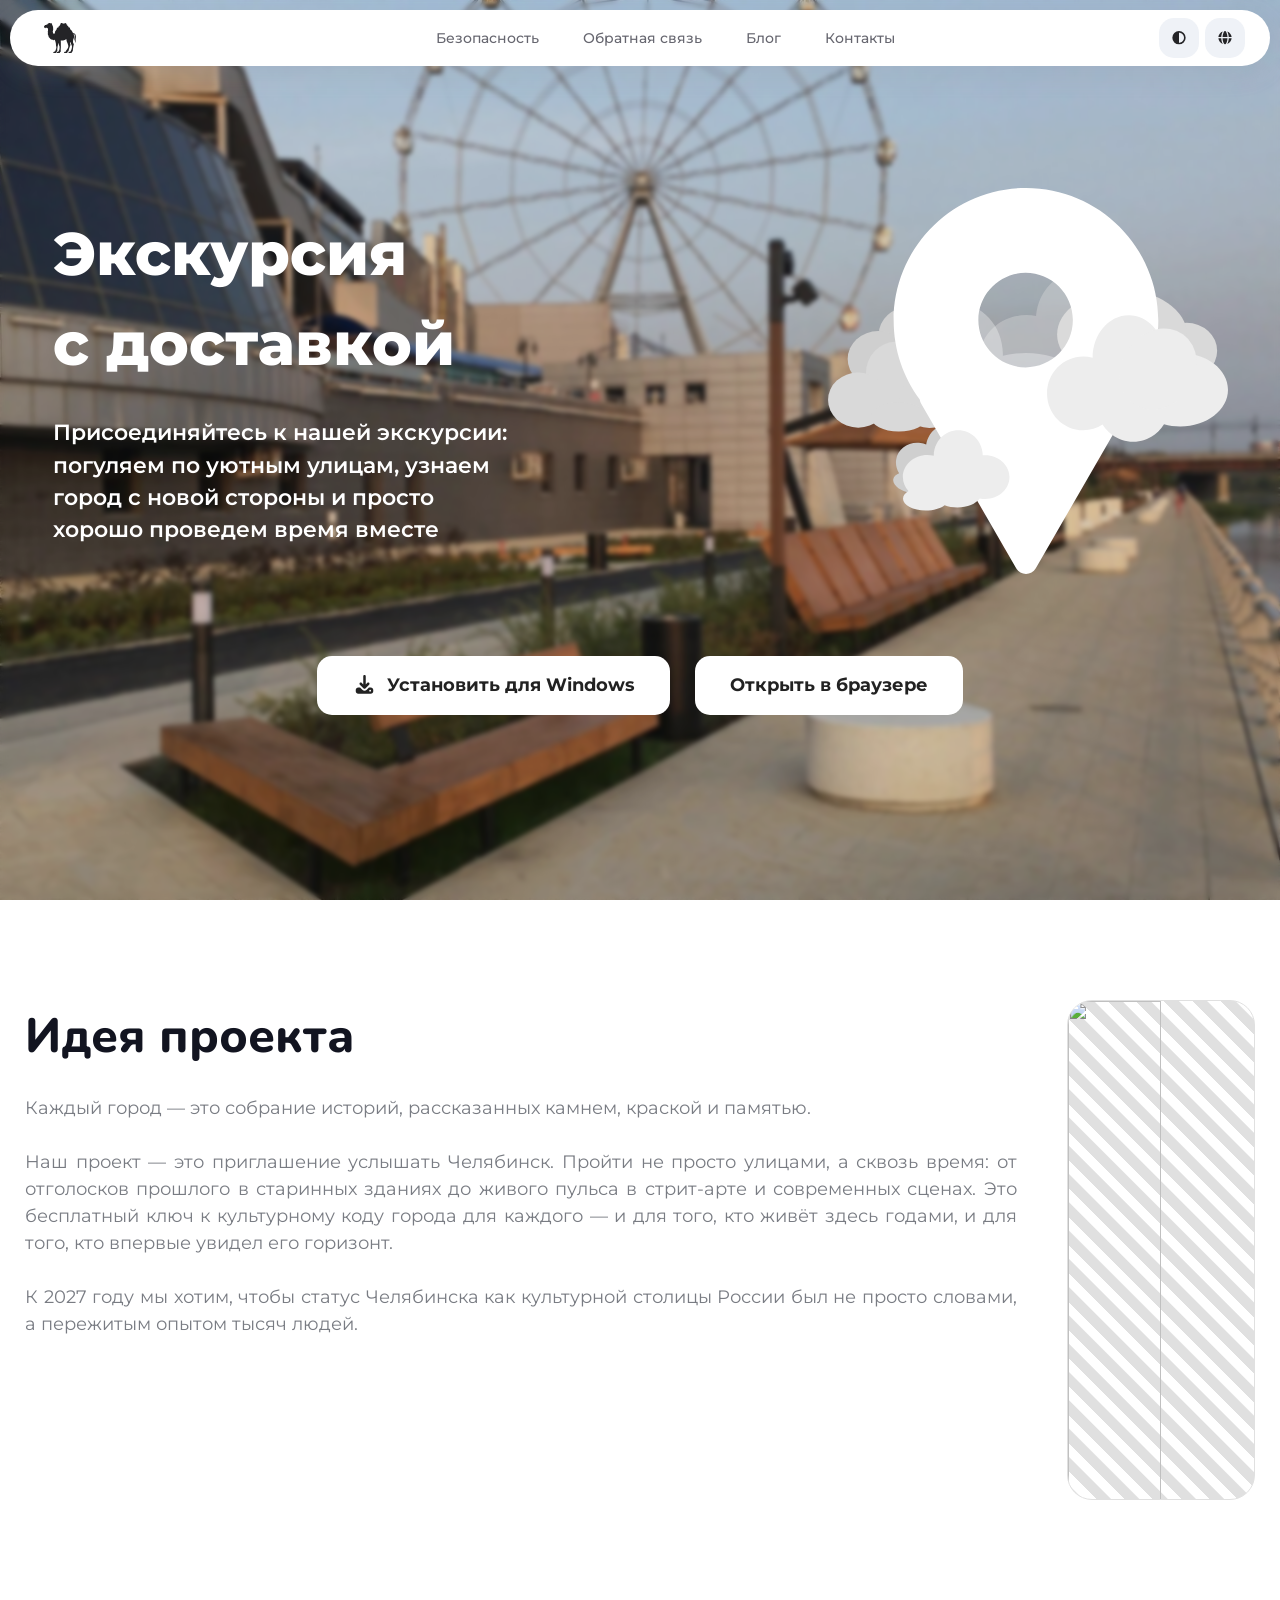
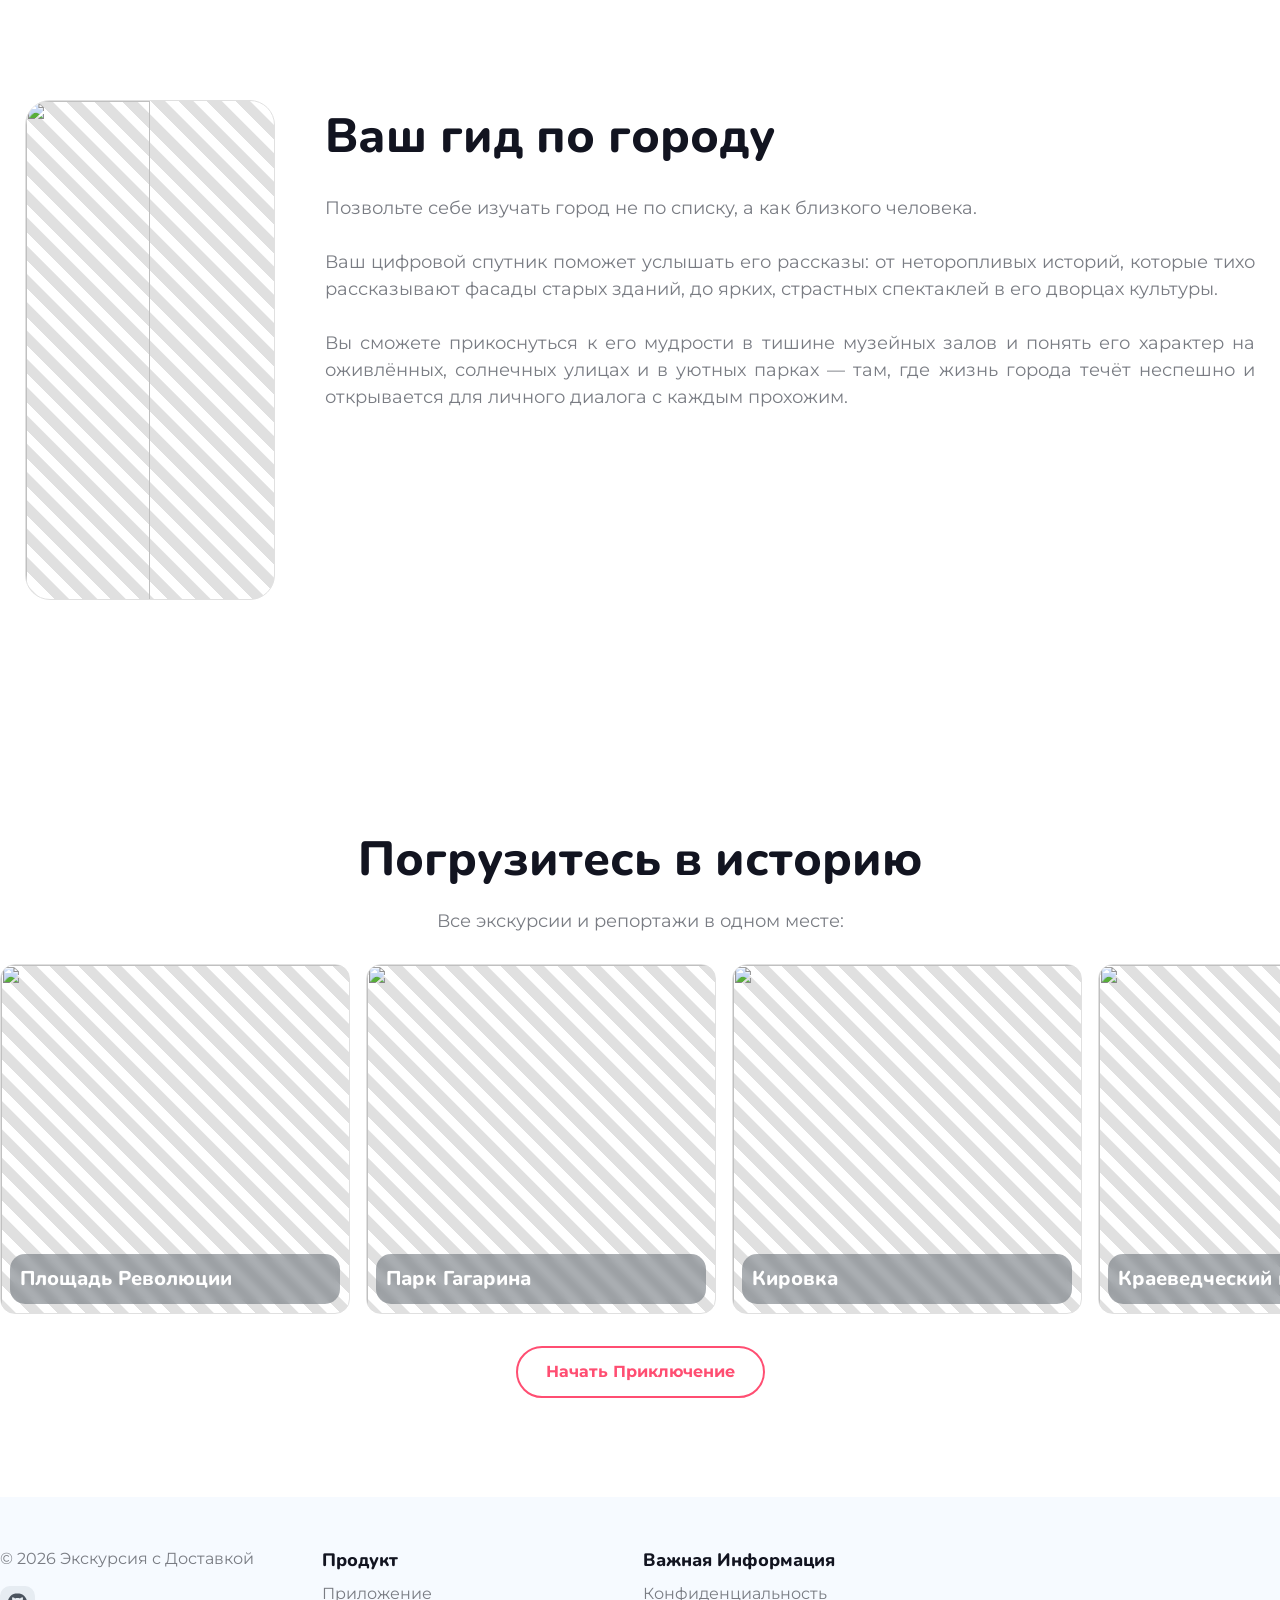
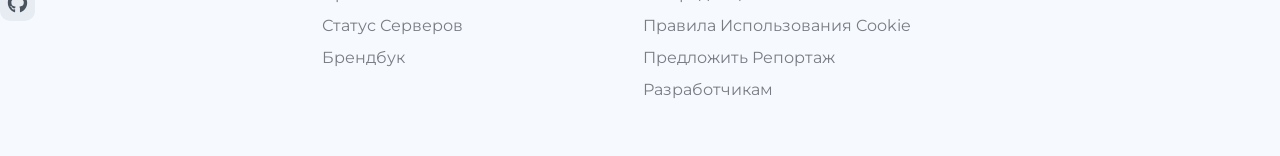
==== commit f608e735: "update" ====
--- a/index.html
+++ b/index.html
@@ -2,17 +2,17 @@
 <html lang="ru">
   <head>
     <meta charset="UTF-8" />
-    <link rel="icon" type="image/svg+xml" href="/assets/logotype-D0SKPZKO.svg" />
+    <link rel="icon" type="image/svg+xml" href="./logotype.svg"/>
     <meta name="viewport" content="width=device-width, initial-scale=1.0" />
     <!-- Fonts -->
     <link rel="preconnect" href="https://fonts.googleapis.com">
     <link rel="preconnect" href="https://fonts.gstatic.com" crossorigin>
     <link href="https://fonts.googleapis.com/css2?family=Montserrat:ital,wght@0,100..900;1,100..900&display=swap" rel="stylesheet">
-    <link href="https://fonts.googleapis.com/css2?family=Ubuntu:ital,wght@0,300;0,400;0,500;0,700;1,300;1,400;1,500;1,700&display=swap" rel="stylesheet">
+    <link href="https://fonts.googleapis.com/css2?family=Nunito:ital,wght@0,200..1000;1,200..1000&display=swap" rel="stylesheet">
     <!-- ----- -->
     <title>Экскурсия с Доставкой: Челябинск</title>
-    <script type="module" crossorigin src="/assets/index-DFdLWMSY.js"></script>
-    <link rel="stylesheet" crossorigin href="/assets/index-BaO7FuNF.css">
+    <script type="module" crossorigin src="/assets/index-F7io63cE.js"></script>
+    <link rel="stylesheet" crossorigin href="/assets/index-Bovo07iD.css">
   </head>
   <body>
     <div id="root"></div>
--- a/assets/index-Bovo07iD.css
+++ b/assets/index-Bovo07iD.css
@@ -0,0 +1 @@
+:root{--background: #FFF;--backgroubd-alt: #F5F5F7;--primary-color: #ff4e72;--primary-color-light: #ff6483;--primary-color-dark: #e33659;--size-title: 14px;--size-subtitle: 14px;--color-title: #121420;--color-subtitle: #797c83;--image-empty-line-1:#e0e0e0;--image-empty-line-2:#ffffff}:root[theme=dark]{--background: #222831;--background-alt: #393E46;--color-title: #f7f8fe;--color-subtitle: #d2d5e4;--image-empty-line-1:#393E46;--image-empty-line-2:#606670}*{scroll-behavior:smooth;transition:.15s;padding:0;margin:0;box-sizing:border-box;font-family:Montserrat,sans-serif;line-height:1.5;font-variant:normal}body{background-color:var(--background)}h1,h2,h3,h4{font-family:Nunito,sans-serif;font-weight:800}main.app{display:flex;justify-content:center;align-items:center}main.app .container{width:1000px}#anim-element{transition:1s;transform:translateY(25px);opacity:0}#anim-element.anim-visible{opacity:1;transform:translateY(0)}p#anim-element.anim-left{transition:1.25s;transform:translate(-25px);opacity:0}p#anim-element.anim-left.anim-visible{opacity:1;transform:translateY(0)}p#anim-element.anim-right{transition:1.25s;transform:translate(25px);opacity:0}p#anim-element.anim-right.anim-visible{opacity:1;transform:translateY(0)}img#anim-element.img-right{transition:.75s;opacity:0}img#anim-element.img-right.anim-visible{transform:translateZ(0);opacity:1}img#anim-element.img-left{transition:.75s;opacity:0}img#anim-element.img-left.anim-visible{transform:translateZ(0);opacity:1}:root{--navmenu-background: #FFFFFF;--navmenu-text-hover: #242427;--navmenu-text: #66666f;--navmenu-button-radius: 10px;--navmenu-button-padding: 10px 16px;--navmenu-font-size: 14px;--navmenu-button-hover: #eff2f7;--navmenu-button-background-hover-cmd: ;--navmenu-button-text-hover-cmd: ;--navmenu-button-background-active-cmd: ;--navmenu-button-text-active-cmd: ;--navmenu-droplist-background: #fff;--navmenu-droplist-border: #e1e5ed}:root[theme=dark]{--navmenu-background: #393E46;--navmenu-text-hover: #efeff6;--navmenu-text: #cbcbd6;--navmenu-button-hover: #575d67;--navmenu-droplist-background: #393E46;--navmenu-droplist-border: #1d2025}header#navmenu{position:fixed;display:flex;justify-content:space-between;align-items:center;padding:3px 25px;background-color:var(--navmenu-background);z-index:5;border-radius:50px;margin:10px;width:calc(100% - 20px);box-shadow:#959da533 0 8px 24px}header#navmenu a.logotype{z-index:2}header#navmenu a.logotype span{display:flex;justify-content:flex-start;align-items:center;width:50px;height:50px}header#navmenu a.logotype span img{width:300px;height:30px}header#navmenu nav.navmenu{display:flex;justify-content:center;align-items:center;position:absolute;gap:12px;width:100%}header#navmenu nav.navmenu a{margin:6px 0;font-weight:500;text-decoration:none;border-radius:var(--navmenu-button-radius);padding:var(--navmenu-button-padding);font-size:var(--navmenu-font-size);color:var(--navmenu-text)}header#navmenu nav.navmenu a:hover{color:var(--navmenu-text-hover);background-color:var(--navmenu-button-hover)}header#navmenu nav.commands{z-index:2;display:flex;justify-content:center;align-items:center;gap:6px}header#navmenu nav.commands .mobile-menu{display:none}header#navmenu nav.commands button.mobile-open{display:none;margin-left:12px}header#navmenu nav.commands button{display:flex;justify-content:center;align-items:center;padding:12px;border:0;border-radius:15px;outline:none;cursor:pointer;color:var(--navmenu-text-hover);background-color:var(--navmenu-button-hover)}header#navmenu nav.commands button span{display:flex;justify-content:center;align-items:center;width:16px;height:16px}header#navmenu nav.commands .dropdown .dropdown-content#invisible{opacity:0;transform:translateY(5px);visibility:hidden}header#navmenu nav.commands .dropdown .dropdown-content{display:flex;position:absolute;flex-direction:column;right:0;gap:6px;padding:6px;margin-top:6px;margin-right:12px;border-radius:10px;border:1px solid var(--navmenu-droplist-border);background-color:var(--navmenu-droplist-background);box-shadow:#959da533 0 8px 24px}header#navmenu nav.commands .dropdown .dropdown-content button{display:flex;justify-content:flex-start;gap:8px;border-radius:var(--navmenu-button-radius);padding:var(--navmenu-button-padding);font-size:var(--navmenu-font-size);color:var(--navmenu-text);background-color:transparent}header#navmenu nav.commands .dropdown .dropdown-content button span{display:flex;align-items:center;justify-content:center;width:25px}header#navmenu nav.commands .dropdown .dropdown-content button span img{width:100%}header#navmenu nav.commands .dropdown .dropdown-content button:hover{color:var(--navmenu-text-hover);background-color:var(--navmenu-button-hover)}#mobile-navmenu-container.invisible{-webkit-backdrop-filter:blur(0);backdrop-filter:blur(0);background-color:#14121000;visibility:hidden}#mobile-navmenu-container.invisible .mobile-navmenu{transform:translate(100%);opacity:0}#mobile-navmenu-container{transition:.25s;z-index:10;width:100vw;height:100vh;position:fixed;-webkit-backdrop-filter:blur(5.75px);backdrop-filter:blur(5.75px);background-color:#141210bf}#mobile-navmenu-container .mobile-navmenu{transition:.35s;width:50%;float:right;height:100vh;background-color:var(--navmenu-background);padding:0 35px;border-radius:50px 0 0 50px}#mobile-navmenu-container nav.mobile-header{display:flex;align-items:center;justify-content:space-between;margin:20px 0 0}#mobile-navmenu-container nav.mobile-header img{width:40px;height:100%;object-fit:cover}#mobile-navmenu-container nav.mobile-header button{display:flex;justify-content:center;align-items:center;height:40px;width:40px;cursor:pointer;border:1px;border-radius:15px;font-size:16px;background-color:var(--navmenu-button-hover);color:var(--navmenu-text-hover)}#mobile-navmenu-container nav.mobile-header button span{display:flex;justify-content:center;align-items:center}#mobile-navmenu-container .mobile-namvenu-content nav.mobile-navmenu-links{width:100%;height:100vh;display:flex;flex-wrap:wrap;padding:25px 0 100px}#mobile-navmenu-container .mobile-namvenu-content nav.mobile-navmenu-links .mobile-navmenu-link{width:100%}#mobile-navmenu-container .mobile-namvenu-content nav.mobile-navmenu-links .mobile-navmenu-footer{display:flex;width:100%;align-items:end;justify-content:flex-end;flex-direction:column;gap:6px}#mobile-navmenu-container .mobile-namvenu-content nav.mobile-navmenu-links .mobile-navmenu-footer button{border:0;width:100%;font-size:18px;font-weight:700;border-radius:50px;padding:15px 25px;background-color:var(--primary-color);color:#fff;cursor:pointer}#mobile-navmenu-container .mobile-namvenu-content nav.mobile-navmenu-links .mobile-navmenu-footer button:hover{background-color:var(--primary-color-light)}#mobile-navmenu-container .mobile-namvenu-content nav.mobile-navmenu-links .mobile-navmenu-footer button:active{background-color:var(--primary-color-dark)}#mobile-navmenu-container .mobile-namvenu-content nav.mobile-navmenu-links a{width:100%;text-decoration:none;background-color:var(--navmenu-button-hover);border-bottom:1px solid var(--navmenu-background);color:var(--navmenu-text-hover);padding:15px 25px;display:flex;justify-content:flex-start;align-items:center;gap:12px;font-size:18px}#mobile-navmenu-container .mobile-namvenu-content nav.mobile-navmenu-links a span{display:flex;justify-content:center;align-items:center;background-color:#f3f3f6;border:1px solid #383d45;color:#383d45;border-radius:5px;width:25px;height:25px}#mobile-navmenu-container .mobile-namvenu-content nav.mobile-navmenu-links a:first-child:last-child{border-radius:15px}#mobile-navmenu-container .mobile-namvenu-content nav.mobile-navmenu-links a:first-child{border-radius:15px 15px 0 0}#mobile-navmenu-container .mobile-namvenu-content nav.mobile-navmenu-links a:not(:first-child):not(:last-child){border-radius:0}#mobile-navmenu-container .mobile-namvenu-content nav.mobile-navmenu-links a:last-child{border-radius:0 0 15px 15px}@media(max-width:825px){header#navmenu nav.navmenu{display:none}header#navmenu nav.commands button.mobile-menu{display:flex}.mobile-navmenu-container{display:block}}@media(max-width:675px){#mobile-navmenu-container .mobile-navmenu{width:60%}}@media(max-width:600px){#mobile-navmenu-container .mobile-navmenu{width:75%}}@media(max-width:499px){#mobile-navmenu-container.invisible{background-color:#14121000;visibility:hidden}#mobile-navmenu-container.invisible .mobile-navmenu{transform:translate(100%);opacity:1}#mobile-navmenu-container{-webkit-backdrop-filter:blur(0);backdrop-filter:blur(0)}#mobile-navmenu-container .mobile-navmenu{width:100%;border-radius:0}}section.intro{height:100vh;display:flex;align-items:center;overflow:hidden;z-index:-1}section.intro img{z-index:-1;position:absolute;width:100%;height:100%;object-fit:cover}section.intro .info{display:flex;align-items:center;justify-content:center;flex-direction:column;position:relative;width:100%;gap:50px}section.intro .info .info-container{display:flex;align-items:center;justify-content:center;flex-direction:row-reverse;position:relative;width:100%;height:100%;z-index:1;gap:300px}section.intro .info .info-buttons{display:flex;z-index:1;gap:25px}section.intro .info .info-buttons a{outline:0;border:0;margin:.25em 0;border-radius:15px;padding:16px 35px;font-size:18px;cursor:pointer;color:#222;background-color:#fff;text-decoration:none;font-weight:700;display:flex;justify-content:center;align-items:center;gap:10px}section.intro .info .info-buttons a span{display:flex;justify-content:center;align-items:center;font-size:20px}section.intro .info .info-buttons a:hover{color:#fff;background-color:var(--primary-color)}section.intro .info .info-buttons a:active{transform:translateZ(-10px);background-color:var(--primary-color-dark);border-color:var(--primary-color-dark)}section.intro .info .logotype{width:400px;height:400px;margin-bottom:1.25em}section.intro .info .logotype img{width:400px;height:400px;object-fit:contain}section.intro .info h1{font-family:Montserrat;font-size:3.75em;color:#fff;text-align:left}section.intro .info p{font-size:1.35em;color:#fff;width:475px;padding:1.25em 0;text-align:left;font-weight:600}section.intro:before{content:"";position:absolute;inset:0;z-index:0;background:#00000026;-webkit-backdrop-filter:blur(2.5px);backdrop-filter:blur(2.5px)}@media(max-width:750px){section.intro .info{z-index:1}section.intro .info .logotype{width:200px;height:200px}section.intro .info .logotype img{width:200px;height:200px}section.intro .info h1{font-size:2.75em}section.intro .info p{font-size:18px}}section#about{display:flex;justify-content:center;align-items:center}section#about .container{height:100%;width:1300px;padding:100px 25px;display:grid;gap:50px;display:flex;justify-content:space-between}section#about .container .info{perspective:100px}section#about .container .info h1{color:var(--color-title);font-size:3em}section#about .container .info p{color:var(--color-subtitle);text-align:justify;padding:1.25em 0;font-size:18px}section#about .container img{background-image:repeating-linear-gradient(45deg,var(--image-empty-line-1),var(--image-empty-line-1) 10px,var(--image-empty-line-2) 11px,var(--image-empty-line-2) 20px);border:1px solid var(--image-empty-line-1);border-radius:25px;height:500px;width:50%;object-fit:cover}@media(max-width:850px){section#about .container{display:flex;flex-direction:column;gap:10px}section#about .container .info h1{font-size:46px}section#about .container .info p{font-size:16px}section#about .container img{background-image:repeating-linear-gradient(45deg,var(--image-empty-line-1),var(--image-empty-line-1) 10px,var(--image-empty-line-2) 11px,var(--image-empty-line-2) 20px);border:1px solid var(--image-empty-line-1);border-radius:25px;width:100%;height:300px}}@media(max-width:500px){section#about .container{display:flex;flex-direction:column;gap:10px}section#about .container .info h1{text-align:center;font-size:34px}section#about .container .info p{font-size:15px}section#about .container img{background-image:repeating-linear-gradient(45deg,var(--image-empty-line-1),var(--image-empty-line-1) 10px,var(--image-empty-line-2) 11px,var(--image-empty-line-2) 20px);border:1px solid var(--image-empty-line-1);border-radius:25px;width:100%;height:300px}}section#tour{display:flex;justify-content:center;align-items:center}section#tour .container{height:100%;width:1300px;padding:100px 25px;display:grid;gap:50px;perspective:100px;display:flex;justify-content:space-between}section#tour .container .info{perspective:100px}section#tour .container .info h1{color:var(--color-title);font-size:3em}section#tour .container .info p{color:var(--color-subtitle);text-align:justify;padding:1.25em 0;font-size:18px}section#tour .container img{background-image:repeating-linear-gradient(45deg,var(--image-empty-line-1),var(--image-empty-line-1) 10px,var(--image-empty-line-2) 11px,var(--image-empty-line-2) 20px);border:1px solid var(--image-empty-line-1);border-radius:25px;height:500px;width:50%;object-fit:cover}@media(max-width:825px){section#tour .container{display:flex;flex-wrap:wrap;flex-direction:column-reverse}section#tour .container .info h1{font-size:46px}section#tour .container .info p{font-size:16px}section#tour .container img{background-image:repeating-linear-gradient(45deg,var(--image-empty-line-1),var(--image-empty-line-1) 10px,var(--image-empty-line-2) 11px,var(--image-empty-line-2) 20px);border:1px solid var(--image-empty-line-1);border-radius:25px;height:300px;width:100%}}@media(max-width:500px){section#tour .container{display:flex;flex-wrap:wrap;flex-direction:column-reverse}section#tour .container .info h1{text-align:center;font-size:34px}section#tour .container .info p{font-size:15px}}section#start{display:flex;justify-content:center;align-items:center;flex-direction:column;z-index:-1;padding:3.25cm 0 2.5cm}section#start img.background{z-index:-2;position:absolute;width:100%;height:100%;object-fit:cover}section#start h1{color:var(--color-title);font-size:3em;text-align:center}section#start p{color:var(--color-subtitle);padding:.75em 0 0;font-size:18px}section#start a{outline:0;border:0;margin:.25em 0;border-radius:50px;padding:12px 28px;font-size:16px;text-transform:capitalize;cursor:pointer;color:var(--primary-color);background-color:transparent;border:2px solid var(--primary-color);text-decoration:none;font-weight:700}section#start a:hover{color:#fff;background-color:var(--primary-color)}section#start a:active{transform:translateZ(-10px);background-color:var(--primary-color-dark);border-color:var(--primary-color-dark)}section#start .places-container{margin:.75cm 0;overflow-x:hidden;width:100%}section#start .places-container .places{display:flex;gap:16px;animation:slider;animation-duration:60s;animation-timing-function:linear;animation-iteration-count:infinite;animation-play-state:running;perspective:50px}section#start .places-container article{cursor:pointer;display:flex;width:350px;height:350px;flex-shrink:0;position:relative}section#start .places-container article img{border-radius:15px;width:350px;height:350px;object-fit:cover;position:absolute;background-image:repeating-linear-gradient(45deg,var(--image-empty-line-1),var(--image-empty-line-1) 10px,var(--image-empty-line-2) 11px,var(--image-empty-line-2) 20px);border:1px solid var(--image-empty-line-1)}section#start .places-container article .info{bottom:10px;left:10px;width:calc(100% - 20px);background-color:#333d4766;-webkit-backdrop-filter:blur(3.75px);backdrop-filter:blur(3.75px);z-index:1;color:#fff;border-radius:15px;padding:10px;z-index:10;align-self:flex-end;position:absolute}section#start .places-container article .info h2{color:#fff;font-size:20px}section#start .places-container article .info p{color:#f7faff}@keyframes slider{0%{transform:translate(0)}to{transform:translate(-100%)}}@media(max-width:825px){section#start .places-container article{height:300px;width:300px}section#start .places-container article img{height:300px;width:300px}section#start .places-container article .info h2{font-size:20px}section#start .places-container article .info p{font-size:16px}}@media(max-width:500px){section#start h1{font-size:34px}section#start p{font-size:15px}section#start .places-container article{height:200px;width:250px}section#start .places-container article img{height:200px;width:250px}section#start .places-container article .info h2{font-size:18px}section#start .places-container article .info p{display:none}}:root{--footer-background: #f6faff;--footer-media-background: #e6ecf2;--footer-media-background-hover: #f1f6fb;--footer-media-color: #4a535e}:root[theme=dark]{--footer-background: #151a20;--footer-media-background: #393E46;--footer-media-background-hover: #f1f6fb;--footer-media-color: #c7d0db}.footer-container{display:flex;justify-content:center;align-items:center;background-color:var(--footer-background)}.footer-container footer{width:1300px;margin:50px 0;display:grid;grid-template-columns:repeat(auto-fill,minmax(300px,1fr));gap:6px}.footer-container footer .info p{color:var(--color-subtitle)}.footer-container footer .info .media{display:flex;flex-wrap:wrap;margin-top:15px;gap:4px}.footer-container footer .info .media a{font-size:20px;border:1px solid transparent;background-color:var(--footer-media-background);color:var(--footer-media-color);display:flex;justify-content:center;align-items:center;width:35px;height:35px;border-radius:10px}.footer-container footer .info .media a:hover{border-color:var(--footer-media-background);background-color:var(--footer-media-background-hover)}.footer-container footer .info .media a:hover#vk{color:#07f}.footer-container footer .info .media a:hover#telegram{color:#24a1de}.footer-container footer .info .media a:hover#github{color:#000}.footer-container footer .info .media a:hover#ok{color:#ee8208}.footer-container footer .info .media a:hover#tiktok{color:#000}.footer-container footer .info .media a:hover#youtube{color:red}.footer-container footer .info .media a:hover#bluesky{color:#228dff}.footer-container footer .category{text-transform:capitalize}.footer-container footer .category h2{font-size:18px;padding:0 0 4px;color:var(--color-title)}.footer-container footer .category .content{display:flex;flex-direction:column;font-size:16px}.footer-container footer .category .content li{list-style:none;margin:4px 0}.footer-container footer .category .content li a{transition:0s;color:var(--color-subtitle);text-decoration:none}.footer-container footer .category .content li a:hover{text-decoration:underline;color:var(--primary-color)}@media(max-width:1050px){.footer-container footer{width:750px}}@media(max-width:850px){.footer-container footer{width:500px}}@media(max-width:550px){.footer-container footer{width:100vw;padding:0 50px;display:flex;flex-direction:column;gap:25px}.footer-container footer .info{display:flex;justify-content:center;align-items:center;flex-direction:column}}
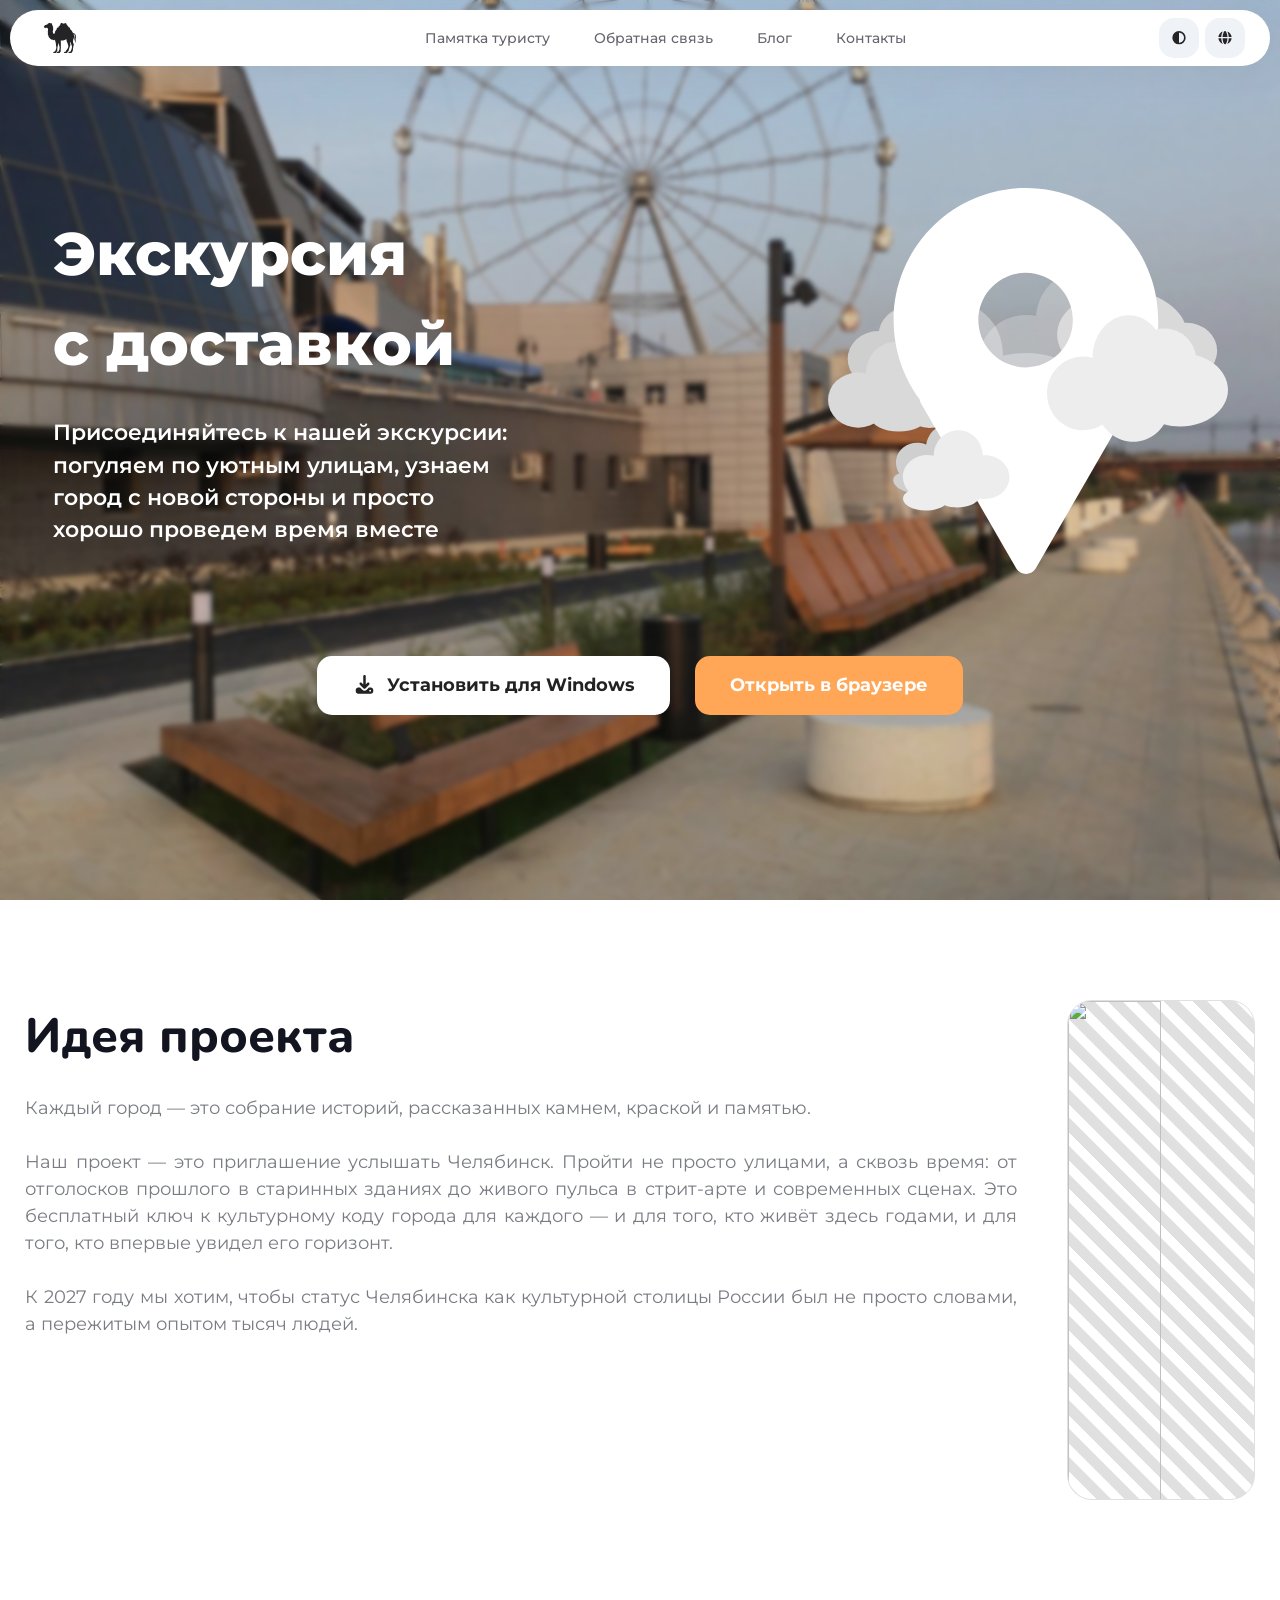
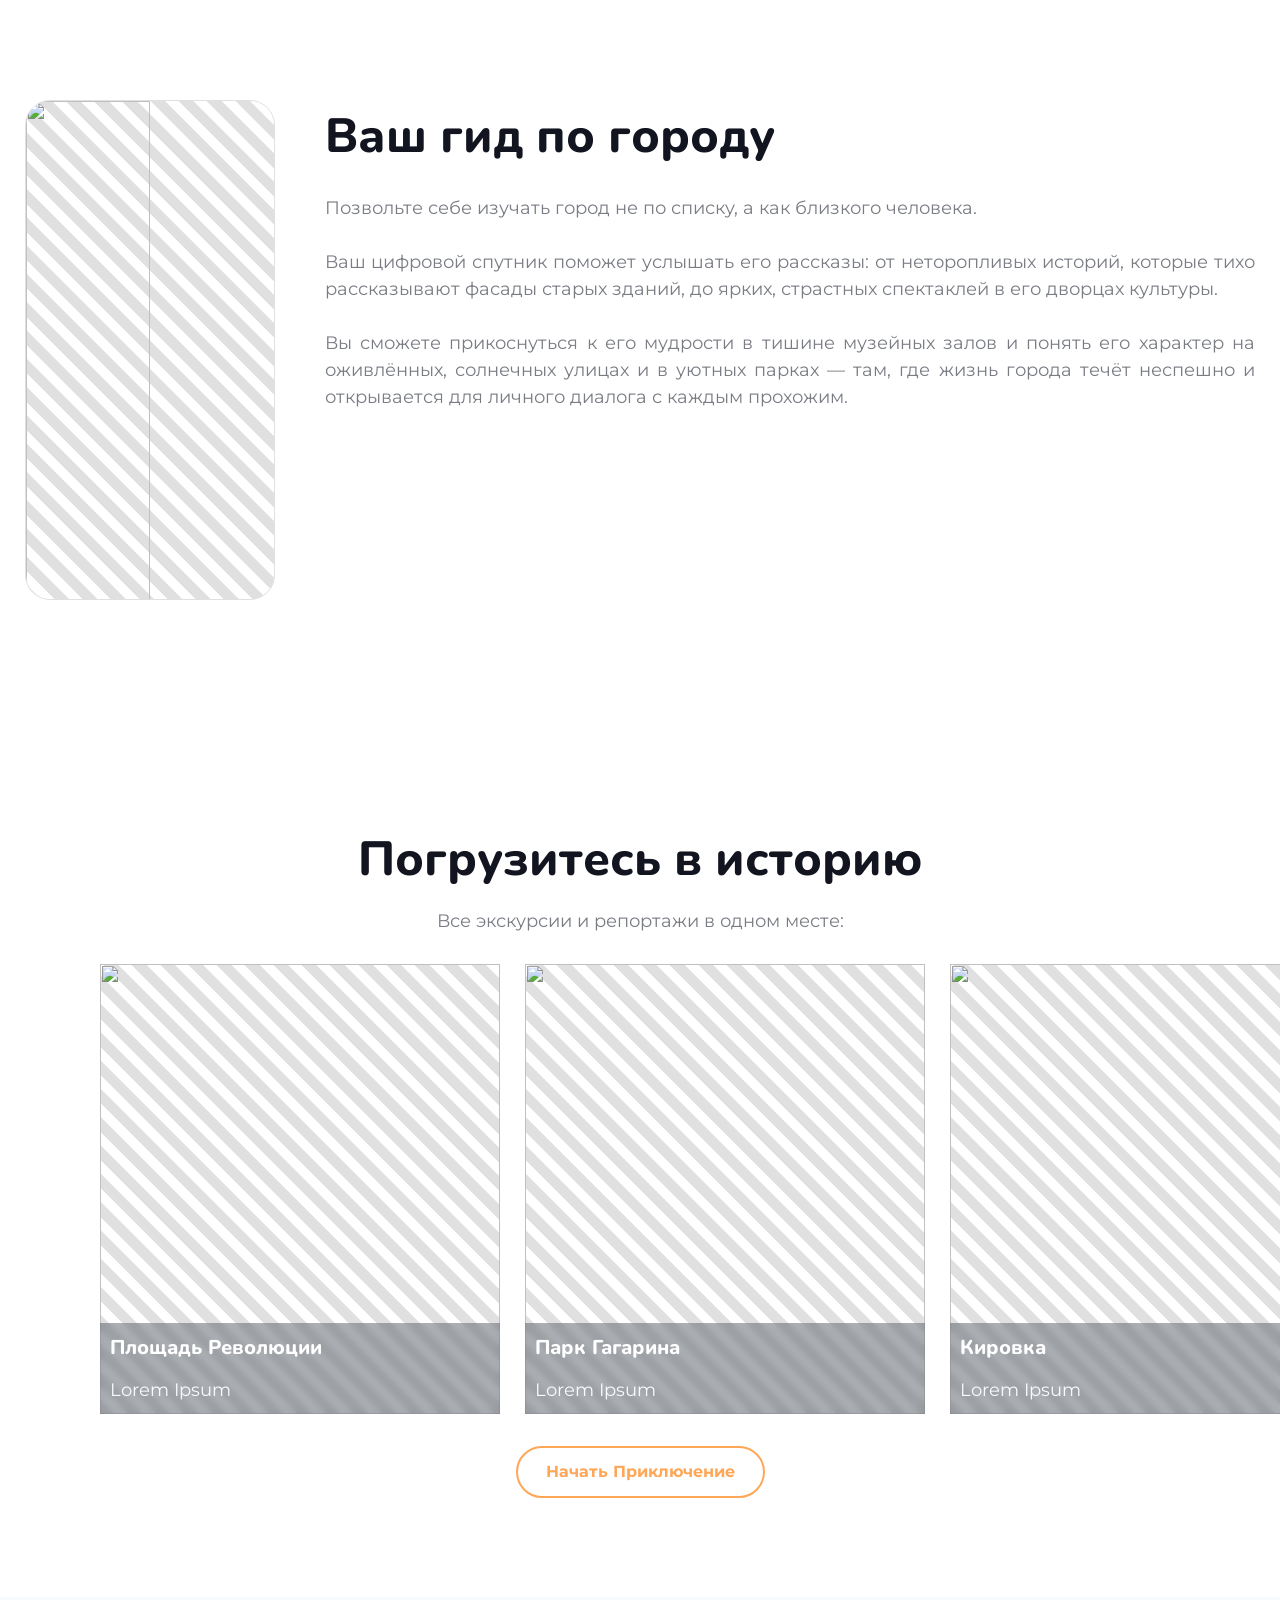
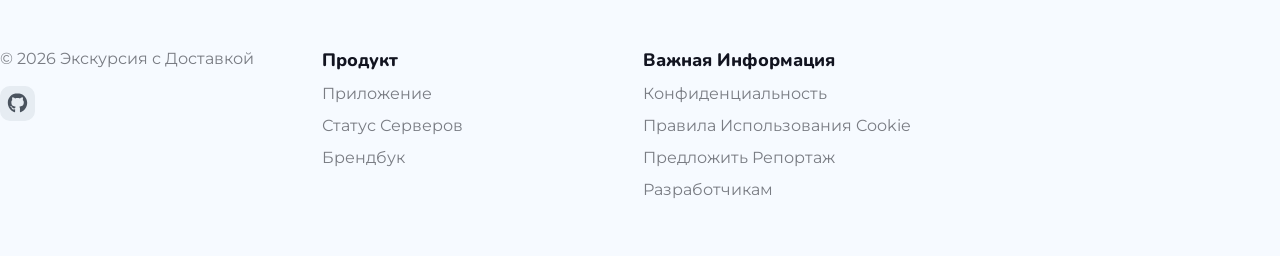
==== commit 5a86366b: "update" ====
--- a/index.html
+++ b/index.html
@@ -3,7 +3,7 @@
   <head>
     <meta charset="UTF-8" />
     <link rel="icon" type="image/svg+xml" href="./logotype.svg"/>
-    <meta name="viewport" content="width=device-width, initial-scale=1.0" />
+    <meta name="viewport" content="width=device-width, initial-scale=1.0, maximum-scale=1.0, user-scalable=no" />
     <!-- Fonts -->
     <link rel="preconnect" href="https://fonts.googleapis.com">
     <link rel="preconnect" href="https://fonts.gstatic.com" crossorigin>
@@ -11,8 +11,8 @@
     <link href="https://fonts.googleapis.com/css2?family=Nunito:ital,wght@0,200..1000;1,200..1000&display=swap" rel="stylesheet">
     <!-- ----- -->
     <title>Экскурсия с Доставкой: Челябинск</title>
-    <script type="module" crossorigin src="/assets/index-F7io63cE.js"></script>
-    <link rel="stylesheet" crossorigin href="/assets/index-Bovo07iD.css">
+    <script type="module" crossorigin src="/assets/index-BswV6z0A.js"></script>
+    <link rel="stylesheet" crossorigin href="/assets/index-BPQVgWpV.css">
   </head>
   <body>
     <div id="root"></div>
--- a/assets/index-BPQVgWpV.css
+++ b/assets/index-BPQVgWpV.css
@@ -0,0 +1 @@
+:root{--background: #FFF;--backgroubd-alt: #F5F5F7;--primary-color: #FFA657;--primary-color-light: #ff6483;--primary-color-dark: #e33659;--size-title: 14px;--size-subtitle: 14px;--color-title: #121420;--color-subtitle: #797c83;--image-empty-line-1:#e0e0e0;--image-empty-line-2:#ffffff}:root[theme=dark]{--background: #222831;--background-alt: #393E46;--color-title: #f7f8fe;--color-subtitle: #d2d5e4;--image-empty-line-1:#393E46;--image-empty-line-2:#606670}*{scroll-behavior:smooth;transition:.15s;padding:0;margin:0;box-sizing:border-box;font-family:Montserrat,sans-serif;line-height:1.5;font-variant:normal}body{background-color:var(--background)}h1,h2,h3,h4{font-family:Nunito,sans-serif;font-weight:800}main.app{display:flex;justify-content:center;align-items:center}main.app .container{width:1000px}#anim-element{transition:1s;transform:translateY(25px);opacity:0}#anim-element.anim-visible{opacity:1;transform:translateY(0)}p#anim-element.anim-left{transition:1.25s;transform:translate(-25px);opacity:0}p#anim-element.anim-left.anim-visible{opacity:1;transform:translateY(0)}p#anim-element.anim-right{transition:1.25s;transform:translate(25px);opacity:0}p#anim-element.anim-right.anim-visible{opacity:1;transform:translateY(0)}img#anim-element.img-right{transition:.75s;opacity:0}img#anim-element.img-right.anim-visible{transform:translateZ(0);opacity:1}img#anim-element.img-left{transition:.75s;opacity:0}img#anim-element.img-left.anim-visible{transform:translateZ(0);opacity:1}:root{--navmenu-background: #FFFFFF;--navmenu-text-hover: #242427;--navmenu-text: #66666f;--navmenu-button-radius: 10px;--navmenu-button-padding: 10px 16px;--navmenu-font-size: 14px;--navmenu-button-hover: #eff2f7;--navmenu-button-background-hover-cmd: ;--navmenu-button-text-hover-cmd: ;--navmenu-button-background-active-cmd: ;--navmenu-button-text-active-cmd: ;--navmenu-droplist-background: #fff;--navmenu-droplist-border: #e1e5ed}:root[theme=dark]{--navmenu-background: #393E46;--navmenu-text-hover: #efeff6;--navmenu-text: #cbcbd6;--navmenu-button-hover: #575d67;--navmenu-droplist-background: #393E46;--navmenu-droplist-border: #1d2025}header#navmenu{position:fixed;display:flex;justify-content:space-between;align-items:center;padding:3px 25px;background-color:var(--navmenu-background);z-index:5;border-radius:50px;margin:10px;width:calc(100% - 20px);box-shadow:#959da533 0 8px 24px}header#navmenu a.logotype{z-index:2}header#navmenu a.logotype span{display:flex;justify-content:flex-start;align-items:center;width:50px;height:50px}header#navmenu a.logotype span img{width:300px;height:30px}header#navmenu nav.navmenu{display:flex;justify-content:center;align-items:center;position:absolute;gap:12px;width:100%}header#navmenu nav.navmenu a{margin:6px 0;font-weight:500;text-decoration:none;border-radius:var(--navmenu-button-radius);padding:var(--navmenu-button-padding);font-size:var(--navmenu-font-size);color:var(--navmenu-text)}header#navmenu nav.navmenu a:hover{color:var(--navmenu-text-hover);background-color:var(--navmenu-button-hover)}header#navmenu nav.commands{z-index:2;display:flex;justify-content:center;align-items:center;gap:6px}header#navmenu nav.commands .mobile-menu{display:none}header#navmenu nav.commands button.mobile-open{display:none;margin-left:12px}header#navmenu nav.commands button{display:flex;justify-content:center;align-items:center;padding:12px;border:0;border-radius:15px;outline:none;cursor:pointer;color:var(--navmenu-text-hover);background-color:var(--navmenu-button-hover)}header#navmenu nav.commands button span{display:flex;justify-content:center;align-items:center;width:16px;height:16px}header#navmenu nav.commands .dropdown .dropdown-content#invisible{opacity:0;transform:translateY(5px);visibility:hidden}header#navmenu nav.commands .dropdown .dropdown-content{display:flex;position:absolute;flex-direction:column;right:0;gap:6px;padding:6px;margin-top:6px;margin-right:12px;border-radius:10px;border:1px solid var(--navmenu-droplist-border);background-color:var(--navmenu-droplist-background);box-shadow:#959da533 0 8px 24px}header#navmenu nav.commands .dropdown .dropdown-content button{display:flex;justify-content:flex-start;gap:8px;border-radius:var(--navmenu-button-radius);padding:var(--navmenu-button-padding);font-size:var(--navmenu-font-size);color:var(--navmenu-text);background-color:transparent}header#navmenu nav.commands .dropdown .dropdown-content button span{display:flex;align-items:center;justify-content:center;width:25px}header#navmenu nav.commands .dropdown .dropdown-content button span img{width:100%}header#navmenu nav.commands .dropdown .dropdown-content button:hover{color:var(--navmenu-text-hover);background-color:var(--navmenu-button-hover)}#mobile-navmenu-container.invisible{-webkit-backdrop-filter:blur(0);backdrop-filter:blur(0);background-color:#14121000;visibility:hidden}#mobile-navmenu-container.invisible .mobile-navmenu{transform:translate(100%);opacity:0}#mobile-navmenu-container{transition:.25s;z-index:10;width:100vw;height:100vh;position:fixed;-webkit-backdrop-filter:blur(5.75px);backdrop-filter:blur(5.75px);background-color:#141210bf}#mobile-navmenu-container .mobile-navmenu{transition:.35s;width:50%;float:right;height:100vh;background-color:var(--navmenu-background);padding:0 35px;border-radius:50px 0 0 50px}#mobile-navmenu-container nav.mobile-header{display:flex;align-items:center;justify-content:space-between;margin:20px 0 0}#mobile-navmenu-container nav.mobile-header img{width:40px;height:100%;object-fit:cover}#mobile-navmenu-container nav.mobile-header button{display:flex;justify-content:center;align-items:center;height:40px;width:40px;cursor:pointer;border:1px;border-radius:15px;font-size:16px;background-color:var(--navmenu-button-hover);color:var(--navmenu-text-hover)}#mobile-navmenu-container nav.mobile-header button span{display:flex;justify-content:center;align-items:center}#mobile-navmenu-container .mobile-namvenu-content nav.mobile-navmenu-links{width:100%;height:100vh;display:flex;flex-wrap:wrap;padding:25px 0 100px}#mobile-navmenu-container .mobile-namvenu-content nav.mobile-navmenu-links .mobile-navmenu-link{width:100%}#mobile-navmenu-container .mobile-namvenu-content nav.mobile-navmenu-links .mobile-navmenu-footer{display:flex;width:100%;align-items:end;justify-content:flex-end;flex-direction:column;gap:6px}#mobile-navmenu-container .mobile-namvenu-content nav.mobile-navmenu-links .mobile-navmenu-footer button{border:0;width:100%;font-size:18px;font-weight:700;border-radius:50px;padding:15px 25px;background-color:var(--primary-color);color:#fff;cursor:pointer}#mobile-navmenu-container .mobile-namvenu-content nav.mobile-navmenu-links .mobile-navmenu-footer button:hover{background-color:var(--primary-color-light)}#mobile-navmenu-container .mobile-namvenu-content nav.mobile-navmenu-links .mobile-navmenu-footer button:active{background-color:var(--primary-color-dark)}#mobile-navmenu-container .mobile-namvenu-content nav.mobile-navmenu-links a{width:100%;text-decoration:none;background-color:var(--navmenu-button-hover);border-bottom:1px solid var(--navmenu-background);color:var(--navmenu-text-hover);padding:15px 25px;display:flex;justify-content:flex-start;align-items:center;gap:12px;font-size:18px}#mobile-navmenu-container .mobile-namvenu-content nav.mobile-navmenu-links a span{display:flex;justify-content:center;align-items:center;background-color:#f3f3f6;border:1px solid #383d45;color:#383d45;border-radius:5px;width:25px;height:25px}#mobile-navmenu-container .mobile-namvenu-content nav.mobile-navmenu-links a:first-child:last-child{border-radius:15px}#mobile-navmenu-container .mobile-namvenu-content nav.mobile-navmenu-links a:first-child{border-radius:15px 15px 0 0}#mobile-navmenu-container .mobile-namvenu-content nav.mobile-navmenu-links a:not(:first-child):not(:last-child){border-radius:0}#mobile-navmenu-container .mobile-namvenu-content nav.mobile-navmenu-links a:last-child{border-radius:0 0 15px 15px}@media(max-width:825px){header#navmenu nav.navmenu{display:none}header#navmenu nav.commands button.mobile-menu{display:flex}.mobile-navmenu-container{display:block}}@media(max-width:675px){#mobile-navmenu-container .mobile-navmenu{width:60%}}@media(max-width:600px){#mobile-navmenu-container .mobile-navmenu{width:75%}}@media(max-width:499px){#mobile-navmenu-container.invisible{background-color:#14121000;visibility:hidden}#mobile-navmenu-container.invisible .mobile-navmenu{transform:translate(100%);opacity:1}#mobile-navmenu-container{-webkit-backdrop-filter:blur(0);backdrop-filter:blur(0)}#mobile-navmenu-container .mobile-navmenu{width:100%;border-radius:0}}section.intro{height:100vh;display:flex;align-items:center;overflow:hidden;z-index:-1}section.intro img{z-index:-1;position:absolute;width:100%;height:100%;object-fit:cover}section.intro .info{display:flex;align-items:center;justify-content:center;flex-direction:column;position:relative;width:100%;gap:50px}section.intro .info .info-container{display:flex;align-items:center;justify-content:center;flex-direction:row-reverse;position:relative;width:100%;height:100%;z-index:1;gap:300px}section.intro .info .info-buttons{display:flex;z-index:1;gap:25px}section.intro .info .info-buttons a{outline:0;border:0;margin:.25em 0;border-radius:15px;padding:16px 35px;font-size:18px;cursor:pointer;color:#222;background-color:#fff;text-decoration:none;font-weight:700;display:flex;justify-content:center;align-items:center;gap:10px}section.intro .info .info-buttons a span{display:flex;justify-content:center;align-items:center;font-size:20px}section.intro .info .info-buttons a:hover{color:#fff;background-color:var(--primary-color)}section.intro .info .info-buttons a:active{transform:translateZ(-10px);background-color:var(--primary-color-dark);border-color:var(--primary-color-dark)}section.intro .info .info-buttons a.active{color:#fff;background-color:var(--primary-color)}section.intro .info .logotype{width:400px;height:400px;margin-bottom:1.25em}section.intro .info .logotype img{width:400px;height:400px;object-fit:contain}section.intro .info h1{font-family:Montserrat;font-size:3.75em;color:#fff;text-align:left}section.intro .info p{font-size:1.35em;color:#fff;width:475px;padding:1.25em 0;text-align:left;font-weight:600}section.intro:before{content:"";position:absolute;inset:0;z-index:0;background:#00000026;-webkit-backdrop-filter:blur(2.5px);backdrop-filter:blur(2.5px)}@media(max-width:750px){section.intro .info{z-index:1}section.intro .info .logotype{width:200px;height:200px}section.intro .info .logotype img{width:200px;height:200px}section.intro .info h1{font-size:2.75em}section.intro .info p{font-size:18px}}section#about{display:flex;justify-content:center;align-items:center}section#about .container{height:100%;width:1300px;padding:100px 25px;display:grid;gap:50px;display:flex;justify-content:space-between}section#about .container .info{perspective:100px}section#about .container .info h1{color:var(--color-title);font-size:3em}section#about .container .info p{color:var(--color-subtitle);text-align:justify;padding:1.25em 0;font-size:18px}section#about .container img{background-image:repeating-linear-gradient(45deg,var(--image-empty-line-1),var(--image-empty-line-1) 10px,var(--image-empty-line-2) 11px,var(--image-empty-line-2) 20px);border:1px solid var(--image-empty-line-1);border-radius:25px;height:500px;width:50%;object-fit:cover}@media(max-width:850px){section#about .container{display:flex;flex-direction:column;gap:10px}section#about .container .info h1{font-size:46px}section#about .container .info p{font-size:16px}section#about .container img{background-image:repeating-linear-gradient(45deg,var(--image-empty-line-1),var(--image-empty-line-1) 10px,var(--image-empty-line-2) 11px,var(--image-empty-line-2) 20px);border:1px solid var(--image-empty-line-1);border-radius:25px;width:100%;height:300px}}@media(max-width:500px){section#about .container{display:flex;flex-direction:column;gap:10px}section#about .container .info h1{text-align:center;font-size:34px}section#about .container .info p{font-size:15px}section#about .container img{background-image:repeating-linear-gradient(45deg,var(--image-empty-line-1),var(--image-empty-line-1) 10px,var(--image-empty-line-2) 11px,var(--image-empty-line-2) 20px);border:1px solid var(--image-empty-line-1);border-radius:25px;width:100%;height:300px}}section#tour{display:flex;justify-content:center;align-items:center}section#tour .container{height:100%;width:1300px;padding:100px 25px;display:grid;gap:50px;perspective:100px;display:flex;justify-content:space-between}section#tour .container .info{perspective:100px}section#tour .container .info h1{color:var(--color-title);font-size:3em}section#tour .container .info p{color:var(--color-subtitle);text-align:justify;padding:1.25em 0;font-size:18px}section#tour .container img{background-image:repeating-linear-gradient(45deg,var(--image-empty-line-1),var(--image-empty-line-1) 10px,var(--image-empty-line-2) 11px,var(--image-empty-line-2) 20px);border:1px solid var(--image-empty-line-1);border-radius:25px;height:500px;width:50%;object-fit:cover}@media(max-width:825px){section#tour .container{display:flex;flex-wrap:wrap;flex-direction:column-reverse}section#tour .container .info h1{font-size:46px}section#tour .container .info p{font-size:16px}section#tour .container img{background-image:repeating-linear-gradient(45deg,var(--image-empty-line-1),var(--image-empty-line-1) 10px,var(--image-empty-line-2) 11px,var(--image-empty-line-2) 20px);border:1px solid var(--image-empty-line-1);border-radius:25px;height:300px;width:100%}}@media(max-width:500px){section#tour .container{display:flex;flex-wrap:wrap;flex-direction:column-reverse}section#tour .container .info h1{text-align:center;font-size:34px}section#tour .container .info p{font-size:15px}}section#start{display:flex;justify-content:center;align-items:center;flex-direction:column;z-index:-1;padding:3.25cm 0 2.5cm}section#start img.background{z-index:-2;position:absolute;width:100%;height:100%;object-fit:cover}section#start h1{color:var(--color-title);font-size:3em;text-align:center}section#start p{color:var(--color-subtitle);padding:.75em 0 0;font-size:18px}section#start a{outline:0;border:0;margin:.25em 0;border-radius:50px;padding:12px 28px;font-size:16px;text-transform:capitalize;cursor:pointer;color:var(--primary-color);background-color:transparent;border:2px solid var(--primary-color);text-decoration:none;font-weight:700}section#start a:hover{color:#fff;background-color:var(--primary-color)}section#start a:active{transform:translateZ(-10px);background-color:var(--primary-color-dark);border-color:var(--primary-color-dark)}section#start .places-container{margin:.75cm 0;overflow-x:hidden;width:100%}section#start .places-container .places{display:flex;gap:25px;padding:0 100px}section#start .places-container article{cursor:pointer;display:flex;width:400px;height:450px;flex-shrink:0;position:relative}section#start .places-container article img{width:400px;height:450px;object-fit:cover;position:absolute;background-image:repeating-linear-gradient(45deg,var(--image-empty-line-1),var(--image-empty-line-1) 10px,var(--image-empty-line-2) 11px,var(--image-empty-line-2) 20px)}section#start .places-container article .info{bottom:0;left:0;width:100%;background-color:#333d4766;-webkit-backdrop-filter:blur(3.75px);backdrop-filter:blur(3.75px);z-index:1;color:#fff;padding:10px;z-index:10;align-self:flex-end;position:absolute}section#start .places-container article .info h2{color:#fff;font-size:20px}section#start .places-container article .info p{color:#f7faff}@keyframes slider{0%{transform:translate(0)}to{transform:translate(-100%)}}@media(max-width:825px){section#start .places-container article{height:300px;width:300px}section#start .places-container article img{height:300px;width:300px}section#start .places-container article .info h2{font-size:20px}section#start .places-container article .info p{font-size:16px}}@media(max-width:500px){section#start h1{font-size:34px}section#start p{font-size:15px}section#start .places-container article{height:200px;width:250px}section#start .places-container article img{height:200px;width:250px}section#start .places-container article .info h2{font-size:18px}section#start .places-container article .info p{display:none}}:root{--footer-background: #f6faff;--footer-media-background: #e6ecf2;--footer-media-background-hover: #f1f6fb;--footer-media-color: #4a535e}:root[theme=dark]{--footer-background: #151a20;--footer-media-background: #393E46;--footer-media-background-hover: #f1f6fb;--footer-media-color: #c7d0db}.footer-container{display:flex;justify-content:center;align-items:center;background-color:var(--footer-background)}.footer-container footer{width:1300px;margin:50px 0;display:grid;grid-template-columns:repeat(auto-fill,minmax(300px,1fr));gap:6px}.footer-container footer .info p{color:var(--color-subtitle)}.footer-container footer .info .media{display:flex;flex-wrap:wrap;margin-top:15px;gap:4px}.footer-container footer .info .media a{font-size:20px;border:1px solid transparent;background-color:var(--footer-media-background);color:var(--footer-media-color);display:flex;justify-content:center;align-items:center;width:35px;height:35px;border-radius:10px}.footer-container footer .info .media a:hover{border-color:var(--footer-media-background);background-color:var(--footer-media-background-hover)}.footer-container footer .info .media a:hover#vk{color:#07f}.footer-container footer .info .media a:hover#telegram{color:#24a1de}.footer-container footer .info .media a:hover#github{color:#000}.footer-container footer .info .media a:hover#ok{color:#ee8208}.footer-container footer .info .media a:hover#tiktok{color:#000}.footer-container footer .info .media a:hover#youtube{color:red}.footer-container footer .info .media a:hover#bluesky{color:#228dff}.footer-container footer .category{text-transform:capitalize}.footer-container footer .category h2{font-size:18px;padding:0 0 4px;color:var(--color-title)}.footer-container footer .category .content{display:flex;flex-direction:column;font-size:16px}.footer-container footer .category .content li{list-style:none;margin:4px 0}.footer-container footer .category .content li a{transition:0s;color:var(--color-subtitle);text-decoration:none}.footer-container footer .category .content li a:hover{text-decoration:underline;color:var(--primary-color)}@media(max-width:1050px){.footer-container footer{width:750px}}@media(max-width:850px){.footer-container footer{width:500px}}@media(max-width:550px){.footer-container footer{width:100vw;padding:0 50px;display:flex;flex-direction:column;gap:25px}.footer-container footer .info{display:flex;justify-content:center;align-items:center;flex-direction:column}}
